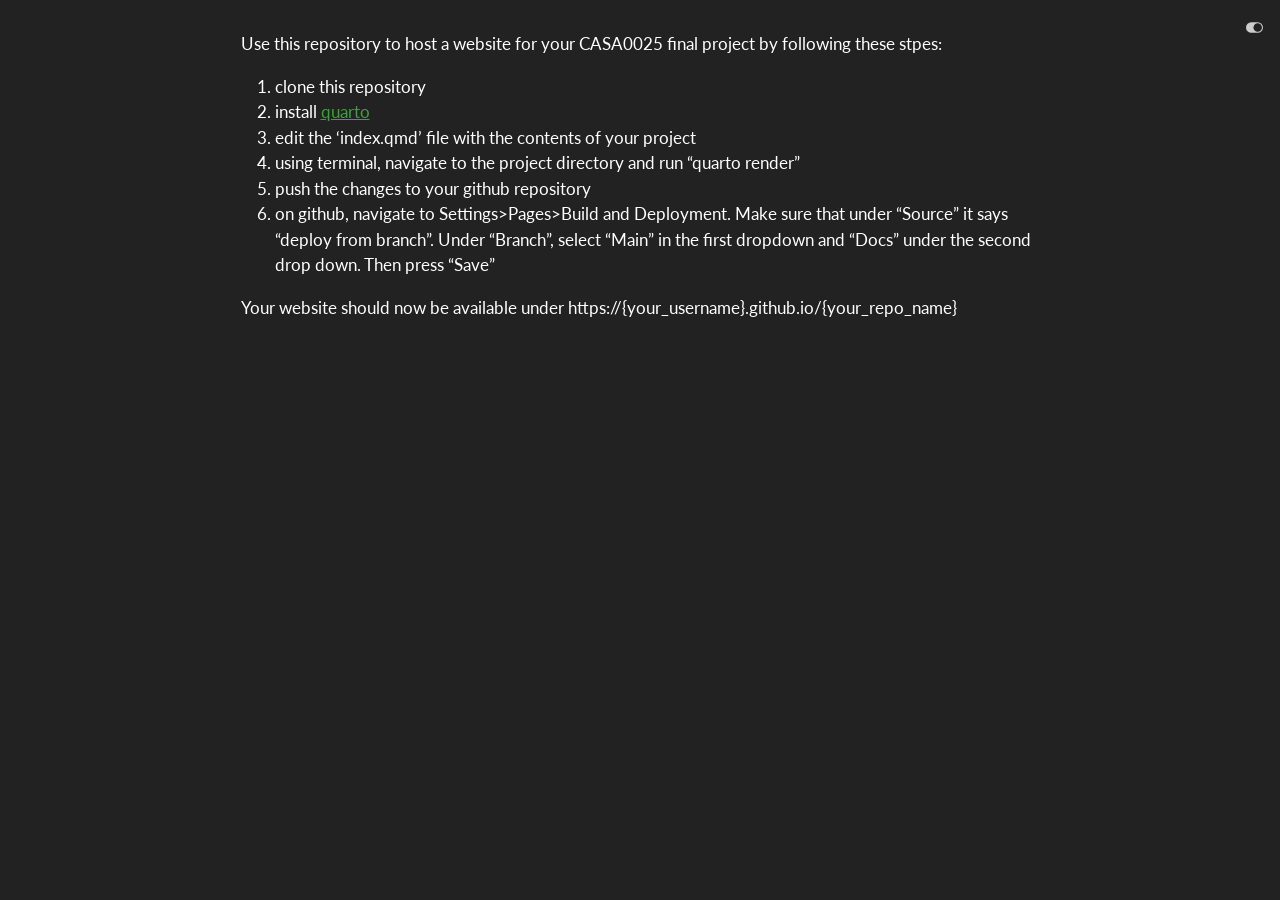
==== docs/readme.html @ 9e6f1115 "Initial commit" ====
<!DOCTYPE html>
<html xmlns="http://www.w3.org/1999/xhtml" lang="en" xml:lang="en"><head>

<meta charset="utf-8">
<meta name="generator" content="quarto-1.3.326">

<meta name="viewport" content="width=device-width, initial-scale=1.0, user-scalable=yes">


<title>readme</title>
<style>
code{white-space: pre-wrap;}
span.smallcaps{font-variant: small-caps;}
div.columns{display: flex; gap: min(4vw, 1.5em);}
div.column{flex: auto; overflow-x: auto;}
div.hanging-indent{margin-left: 1.5em; text-indent: -1.5em;}
ul.task-list{list-style: none;}
ul.task-list li input[type="checkbox"] {
  width: 0.8em;
  margin: 0 0.8em 0.2em -1em; /* quarto-specific, see https://github.com/quarto-dev/quarto-cli/issues/4556 */ 
  vertical-align: middle;
}
</style>


<script src="site_libs/quarto-nav/quarto-nav.js"></script>
<script src="site_libs/clipboard/clipboard.min.js"></script>
<script src="site_libs/quarto-search/autocomplete.umd.js"></script>
<script src="site_libs/quarto-search/fuse.min.js"></script>
<script src="site_libs/quarto-search/quarto-search.js"></script>
<meta name="quarto:offset" content="./">
<script src="site_libs/quarto-html/quarto.js"></script>
<script src="site_libs/quarto-html/popper.min.js"></script>
<script src="site_libs/quarto-html/tippy.umd.min.js"></script>
<script src="site_libs/quarto-html/anchor.min.js"></script>
<link href="site_libs/quarto-html/tippy.css" rel="stylesheet">
<link href="site_libs/quarto-html/quarto-syntax-highlighting.css" rel="stylesheet" class="quarto-color-scheme" id="quarto-text-highlighting-styles">
<link href="site_libs/quarto-html/quarto-syntax-highlighting-dark.css" rel="stylesheet" class="quarto-color-scheme quarto-color-alternate" id="quarto-text-highlighting-styles">
<script src="site_libs/bootstrap/bootstrap.min.js"></script>
<link href="site_libs/bootstrap/bootstrap-icons.css" rel="stylesheet">
<link href="site_libs/bootstrap/bootstrap.min.css" rel="stylesheet" class="quarto-color-scheme" id="quarto-bootstrap" data-mode="light">
<link href="site_libs/bootstrap/bootstrap-dark.min.css" rel="stylesheet" class="quarto-color-scheme quarto-color-alternate" id="quarto-bootstrap" data-mode="dark">
<script id="quarto-search-options" type="application/json">{
  "location": "sidebar",
  "copy-button": false,
  "collapse-after": 3,
  "panel-placement": "start",
  "type": "textbox",
  "limit": 20,
  "language": {
    "search-no-results-text": "No results",
    "search-matching-documents-text": "matching documents",
    "search-copy-link-title": "Copy link to search",
    "search-hide-matches-text": "Hide additional matches",
    "search-more-match-text": "more match in this document",
    "search-more-matches-text": "more matches in this document",
    "search-clear-button-title": "Clear",
    "search-detached-cancel-button-title": "Cancel",
    "search-submit-button-title": "Submit"
  }
}</script>


</head>

<body class="fullcontent">

<div id="quarto-search-results"></div>
<!-- content -->
<div id="quarto-content" class="quarto-container page-columns page-rows-contents page-layout-article">
<!-- sidebar -->
<!-- margin-sidebar -->
    
<!-- main -->
<main class="content" id="quarto-document-content">



<p>Use this repository to host a website for your CASA0025 final project by following these stpes:</p>
<ol type="1">
<li>clone this repository</li>
<li>install <a href="https://quarto.org/docs/download/">quarto</a></li>
<li>edit the ‘index.qmd’ file with the contents of your project</li>
<li>using terminal, navigate to the project directory and run “quarto render”</li>
<li>push the changes to your github repository</li>
<li>on github, navigate to Settings&gt;Pages&gt;Build and Deployment. Make sure that under “Source” it says “deploy from branch”. Under “Branch”, select “Main” in the first dropdown and “Docs” under the second drop down. Then press “Save”</li>
</ol>
<p>Your website should now be available under https://{your_username}.github.io/{your_repo_name}</p>



</main> <!-- /main -->
<script id="quarto-html-after-body" type="application/javascript">
window.document.addEventListener("DOMContentLoaded", function (event) {
  const toggleBodyColorMode = (bsSheetEl) => {
    const mode = bsSheetEl.getAttribute("data-mode");
    const bodyEl = window.document.querySelector("body");
    if (mode === "dark") {
      bodyEl.classList.add("quarto-dark");
      bodyEl.classList.remove("quarto-light");
    } else {
      bodyEl.classList.add("quarto-light");
      bodyEl.classList.remove("quarto-dark");
    }
  }
  const toggleBodyColorPrimary = () => {
    const bsSheetEl = window.document.querySelector("link#quarto-bootstrap");
    if (bsSheetEl) {
      toggleBodyColorMode(bsSheetEl);
    }
  }
  toggleBodyColorPrimary();  
  const disableStylesheet = (stylesheets) => {
    for (let i=0; i < stylesheets.length; i++) {
      const stylesheet = stylesheets[i];
      stylesheet.rel = 'prefetch';
    }
  }
  const enableStylesheet = (stylesheets) => {
    for (let i=0; i < stylesheets.length; i++) {
      const stylesheet = stylesheets[i];
      stylesheet.rel = 'stylesheet';
    }
  }
  const manageTransitions = (selector, allowTransitions) => {
    const els = window.document.querySelectorAll(selector);
    for (let i=0; i < els.length; i++) {
      const el = els[i];
      if (allowTransitions) {
        el.classList.remove('notransition');
      } else {
        el.classList.add('notransition');
      }
    }
  }
  const toggleColorMode = (alternate) => {
    // Switch the stylesheets
    const alternateStylesheets = window.document.querySelectorAll('link.quarto-color-scheme.quarto-color-alternate');
    manageTransitions('#quarto-margin-sidebar .nav-link', false);
    if (alternate) {
      enableStylesheet(alternateStylesheets);
      for (const sheetNode of alternateStylesheets) {
        if (sheetNode.id === "quarto-bootstrap") {
          toggleBodyColorMode(sheetNode);
        }
      }
    } else {
      disableStylesheet(alternateStylesheets);
      toggleBodyColorPrimary();
    }
    manageTransitions('#quarto-margin-sidebar .nav-link', true);
    // Switch the toggles
    const toggles = window.document.querySelectorAll('.quarto-color-scheme-toggle');
    for (let i=0; i < toggles.length; i++) {
      const toggle = toggles[i];
      if (toggle) {
        if (alternate) {
          toggle.classList.add("alternate");     
        } else {
          toggle.classList.remove("alternate");
        }
      }
    }
    // Hack to workaround the fact that safari doesn't
    // properly recolor the scrollbar when toggling (#1455)
    if (navigator.userAgent.indexOf('Safari') > 0 && navigator.userAgent.indexOf('Chrome') == -1) {
      manageTransitions("body", false);
      window.scrollTo(0, 1);
      setTimeout(() => {
        window.scrollTo(0, 0);
        manageTransitions("body", true);
      }, 40);  
    }
  }
  const isFileUrl = () => { 
    return window.location.protocol === 'file:';
  }
  const hasAlternateSentinel = () => {  
    let styleSentinel = getColorSchemeSentinel();
    if (styleSentinel !== null) {
      return styleSentinel === "alternate";
    } else {
      return false;
    }
  }
  const setStyleSentinel = (alternate) => {
    const value = alternate ? "alternate" : "default";
    if (!isFileUrl()) {
      window.localStorage.setItem("quarto-color-scheme", value);
    } else {
      localAlternateSentinel = value;
    }
  }
  const getColorSchemeSentinel = () => {
    if (!isFileUrl()) {
      const storageValue = window.localStorage.getItem("quarto-color-scheme");
      return storageValue != null ? storageValue : localAlternateSentinel;
    } else {
      return localAlternateSentinel;
    }
  }
  let localAlternateSentinel = 'alternate';
  // Dark / light mode switch
  window.quartoToggleColorScheme = () => {
    // Read the current dark / light value 
    let toAlternate = !hasAlternateSentinel();
    toggleColorMode(toAlternate);
    setStyleSentinel(toAlternate);
  };
  // Ensure there is a toggle, if there isn't float one in the top right
  if (window.document.querySelector('.quarto-color-scheme-toggle') === null) {
    const a = window.document.createElement('a');
    a.classList.add('top-right');
    a.classList.add('quarto-color-scheme-toggle');
    a.href = "";
    a.onclick = function() { try { window.quartoToggleColorScheme(); } catch {} return false; };
    const i = window.document.createElement("i");
    i.classList.add('bi');
    a.appendChild(i);
    window.document.body.appendChild(a);
  }
  // Switch to dark mode if need be
  if (hasAlternateSentinel()) {
    toggleColorMode(true);
  } else {
    toggleColorMode(false);
  }
  const icon = "";
  const anchorJS = new window.AnchorJS();
  anchorJS.options = {
    placement: 'right',
    icon: icon
  };
  anchorJS.add('.anchored');
  const isCodeAnnotation = (el) => {
    for (const clz of el.classList) {
      if (clz.startsWith('code-annotation-')) {                     
        return true;
      }
    }
    return false;
  }
  const clipboard = new window.ClipboardJS('.code-copy-button', {
    text: function(trigger) {
      const codeEl = trigger.previousElementSibling.cloneNode(true);
      for (const childEl of codeEl.children) {
        if (isCodeAnnotation(childEl)) {
          childEl.remove();
        }
      }
      return codeEl.innerText;
    }
  });
  clipboard.on('success', function(e) {
    // button target
    const button = e.trigger;
    // don't keep focus
    button.blur();
    // flash "checked"
    button.classList.add('code-copy-button-checked');
    var currentTitle = button.getAttribute("title");
    button.setAttribute("title", "Copied!");
    let tooltip;
    if (window.bootstrap) {
      button.setAttribute("data-bs-toggle", "tooltip");
      button.setAttribute("data-bs-placement", "left");
      button.setAttribute("data-bs-title", "Copied!");
      tooltip = new bootstrap.Tooltip(button, 
        { trigger: "manual", 
          customClass: "code-copy-button-tooltip",
          offset: [0, -8]});
      tooltip.show();    
    }
    setTimeout(function() {
      if (tooltip) {
        tooltip.hide();
        button.removeAttribute("data-bs-title");
        button.removeAttribute("data-bs-toggle");
        button.removeAttribute("data-bs-placement");
      }
      button.setAttribute("title", currentTitle);
      button.classList.remove('code-copy-button-checked');
    }, 1000);
    // clear code selection
    e.clearSelection();
  });
  function tippyHover(el, contentFn) {
    const config = {
      allowHTML: true,
      content: contentFn,
      maxWidth: 500,
      delay: 100,
      arrow: false,
      appendTo: function(el) {
          return el.parentElement;
      },
      interactive: true,
      interactiveBorder: 10,
      theme: 'quarto',
      placement: 'bottom-start'
    };
    window.tippy(el, config); 
  }
  const noterefs = window.document.querySelectorAll('a[role="doc-noteref"]');
  for (var i=0; i<noterefs.length; i++) {
    const ref = noterefs[i];
    tippyHover(ref, function() {
      // use id or data attribute instead here
      let href = ref.getAttribute('data-footnote-href') || ref.getAttribute('href');
      try { href = new URL(href).hash; } catch {}
      const id = href.replace(/^#\/?/, "");
      const note = window.document.getElementById(id);
      return note.innerHTML;
    });
  }
      let selectedAnnoteEl;
      const selectorForAnnotation = ( cell, annotation) => {
        let cellAttr = 'data-code-cell="' + cell + '"';
        let lineAttr = 'data-code-annotation="' +  annotation + '"';
        const selector = 'span[' + cellAttr + '][' + lineAttr + ']';
        return selector;
      }
      const selectCodeLines = (annoteEl) => {
        const doc = window.document;
        const targetCell = annoteEl.getAttribute("data-target-cell");
        const targetAnnotation = annoteEl.getAttribute("data-target-annotation");
        const annoteSpan = window.document.querySelector(selectorForAnnotation(targetCell, targetAnnotation));
        const lines = annoteSpan.getAttribute("data-code-lines").split(",");
        const lineIds = lines.map((line) => {
          return targetCell + "-" + line;
        })
        let top = null;
        let height = null;
        let parent = null;
        if (lineIds.length > 0) {
            //compute the position of the single el (top and bottom and make a div)
            const el = window.document.getElementById(lineIds[0]);
            top = el.offsetTop;
            height = el.offsetHeight;
            parent = el.parentElement.parentElement;
          if (lineIds.length > 1) {
            const lastEl = window.document.getElementById(lineIds[lineIds.length - 1]);
            const bottom = lastEl.offsetTop + lastEl.offsetHeight;
            height = bottom - top;
          }
          if (top !== null && height !== null && parent !== null) {
            // cook up a div (if necessary) and position it 
            let div = window.document.getElementById("code-annotation-line-highlight");
            if (div === null) {
              div = window.document.createElement("div");
              div.setAttribute("id", "code-annotation-line-highlight");
              div.style.position = 'absolute';
              parent.appendChild(div);
            }
            div.style.top = top - 2 + "px";
            div.style.height = height + 4 + "px";
            let gutterDiv = window.document.getElementById("code-annotation-line-highlight-gutter");
            if (gutterDiv === null) {
              gutterDiv = window.document.createElement("div");
              gutterDiv.setAttribute("id", "code-annotation-line-highlight-gutter");
              gutterDiv.style.position = 'absolute';
              const codeCell = window.document.getElementById(targetCell);
              const gutter = codeCell.querySelector('.code-annotation-gutter');
              gutter.appendChild(gutterDiv);
            }
            gutterDiv.style.top = top - 2 + "px";
            gutterDiv.style.height = height + 4 + "px";
          }
          selectedAnnoteEl = annoteEl;
        }
      };
      const unselectCodeLines = () => {
        const elementsIds = ["code-annotation-line-highlight", "code-annotation-line-highlight-gutter"];
        elementsIds.forEach((elId) => {
          const div = window.document.getElementById(elId);
          if (div) {
            div.remove();
          }
        });
        selectedAnnoteEl = undefined;
      };
      // Attach click handler to the DT
      const annoteDls = window.document.querySelectorAll('dt[data-target-cell]');
      for (const annoteDlNode of annoteDls) {
        annoteDlNode.addEventListener('click', (event) => {
          const clickedEl = event.target;
          if (clickedEl !== selectedAnnoteEl) {
            unselectCodeLines();
            const activeEl = window.document.querySelector('dt[data-target-cell].code-annotation-active');
            if (activeEl) {
              activeEl.classList.remove('code-annotation-active');
            }
            selectCodeLines(clickedEl);
            clickedEl.classList.add('code-annotation-active');
          } else {
            // Unselect the line
            unselectCodeLines();
            clickedEl.classList.remove('code-annotation-active');
          }
        });
      }
  const findCites = (el) => {
    const parentEl = el.parentElement;
    if (parentEl) {
      const cites = parentEl.dataset.cites;
      if (cites) {
        return {
          el,
          cites: cites.split(' ')
        };
      } else {
        return findCites(el.parentElement)
      }
    } else {
      return undefined;
    }
  };
  var bibliorefs = window.document.querySelectorAll('a[role="doc-biblioref"]');
  for (var i=0; i<bibliorefs.length; i++) {
    const ref = bibliorefs[i];
    const citeInfo = findCites(ref);
    if (citeInfo) {
      tippyHover(citeInfo.el, function() {
        var popup = window.document.createElement('div');
        citeInfo.cites.forEach(function(cite) {
          var citeDiv = window.document.createElement('div');
          citeDiv.classList.add('hanging-indent');
          citeDiv.classList.add('csl-entry');
          var biblioDiv = window.document.getElementById('ref-' + cite);
          if (biblioDiv) {
            citeDiv.innerHTML = biblioDiv.innerHTML;
          }
          popup.appendChild(citeDiv);
        });
        return popup.innerHTML;
      });
    }
  }
});
</script>
</div> <!-- /content -->



</body></html>
---- docs/site_libs/quarto-html/tippy.css ----
.tippy-box[data-animation=fade][data-state=hidden]{opacity:0}[data-tippy-root]{max-width:calc(100vw - 10px)}.tippy-box{position:relative;background-color:#333;color:#fff;border-radius:4px;font-size:14px;line-height:1.4;white-space:normal;outline:0;transition-property:transform,visibility,opacity}.tippy-box[data-placement^=top]>.tippy-arrow{bottom:0}.tippy-box[data-placement^=top]>.tippy-arrow:before{bottom:-7px;left:0;border-width:8px 8px 0;border-top-color:initial;transform-origin:center top}.tippy-box[data-placement^=bottom]>.tippy-arrow{top:0}.tippy-box[data-placement^=bottom]>.tippy-arrow:before{top:-7px;left:0;border-width:0 8px 8px;border-bottom-color:initial;transform-origin:center bottom}.tippy-box[data-placement^=left]>.tippy-arrow{right:0}.tippy-box[data-placement^=left]>.tippy-arrow:before{border-width:8px 0 8px 8px;border-left-color:initial;right:-7px;transform-origin:center left}.tippy-box[data-placement^=right]>.tippy-arrow{left:0}.tippy-box[data-placement^=right]>.tippy-arrow:before{left:-7px;border-width:8px 8px 8px 0;border-right-color:initial;transform-origin:center right}.tippy-box[data-inertia][data-state=visible]{transition-timing-function:cubic-bezier(.54,1.5,.38,1.11)}.tippy-arrow{width:16px;height:16px;color:#333}.tippy-arrow:before{content:"";position:absolute;border-color:transparent;border-style:solid}.tippy-content{position:relative;padding:5px 9px;z-index:1}
---- docs/site_libs/quarto-html/quarto-syntax-highlighting.css ----
/* quarto syntax highlight colors */
:root {
  --quarto-hl-al-color: #ff5555;
  --quarto-hl-an-color: #75715e;
  --quarto-hl-at-color: #f92672;
  --quarto-hl-bn-color: #ae81ff;
  --quarto-hl-bu-color: #66D9EF;
  --quarto-hl-ch-color: #e6db74;
  --quarto-hl-co-color: #75715e;
  --quarto-hl-cv-color: #75715e;
  --quarto-hl-cn-color: #ae81ff;
  --quarto-hl-cf-color: #f92672;
  --quarto-hl-dt-color: #66d9ef;
  --quarto-hl-dv-color: #ae81ff;
  --quarto-hl-do-color: #75715e;
  --quarto-hl-er-color: #ff5555;
  --quarto-hl-ex-color: #a6e22e;
  --quarto-hl-fl-color: #ae81ff;
  --quarto-hl-fu-color: #a6e22e;
  --quarto-hl-im-color: #f92672;
  --quarto-hl-in-color: #f1fa8c;
  --quarto-hl-kw-color: #f92672;
  --quarto-hl-op-color: #f8f8f2;
  --quarto-hl-pp-color: #f92672;
  --quarto-hl-re-color: #75715e;
  --quarto-hl-sc-color: #ae81ff;
  --quarto-hl-ss-color: #e6db74;
  --quarto-hl-st-color: #e6db74;
  --quarto-hl-va-color: #f8f8f2;
  --quarto-hl-vs-color: #e6db74;
  --quarto-hl-wa-color: #ff5555;
}

/* other quarto variables */
:root {
  --quarto-font-monospace: SFMono-Regular, Menlo, Monaco, Consolas, "Liberation Mono", "Courier New", monospace;
}

code span.al {
  font-weight: bold;
  color: #ff5555;
}

code span.an {
  color: #75715e;
}

code span.at {
  color: #f92672;
}

code span.bn {
  color: #ae81ff;
}

code span.bu {
  color: #66D9EF;
}

code span.ch {
  color: #e6db74;
}

code span.co {
  color: #75715e;
}

code span.cv {
  color: #75715e;
}

code span.cn {
  color: #ae81ff;
}

code span.cf {
  color: #f92672;
}

code span.dt {
  font-style: italic;
  color: #66d9ef;
}

code span.dv {
  color: #ae81ff;
}

code span.do {
  color: #75715e;
}

code span.er {
  color: #ff5555;
  text-decoration: underline;
}

code span.ex {
  font-weight: bold;
  color: #a6e22e;
}

code span.fl {
  color: #ae81ff;
}

code span.fu {
  color: #a6e22e;
}

code span.im {
  color: #f92672;
}

code span.in {
  color: #f1fa8c;
}

code span.kw {
  color: #f92672;
}

pre > code.sourceCode > span {
  color: #f8f8f2;
}

code span {
  color: #f8f8f2;
}

code.sourceCode > span {
  color: #f8f8f2;
}

div.sourceCode,
div.sourceCode pre.sourceCode {
  color: #f8f8f2;
}

code span.op {
  color: #f8f8f2;
}

code span.pp {
  color: #f92672;
}

code span.re {
  color: #75715e;
}

code span.sc {
  color: #ae81ff;
}

code span.ss {
  color: #e6db74;
}

code span.st {
  color: #e6db74;
}

code span.va {
  color: #f8f8f2;
}

code span.vs {
  color: #e6db74;
}

code span.wa {
  color: #ff5555;
}

.prevent-inlining {
  content: "</";
}

/*# sourceMappingURL=debc5d5d77c3f9108843748ff7464032.css.map */
---- docs/site_libs/quarto-html/quarto-syntax-highlighting-dark.css ----
/* quarto syntax highlight colors */
:root {
  --quarto-hl-al-color: #ff5555;
  --quarto-hl-an-color: #75715e;
  --quarto-hl-at-color: #f92672;
  --quarto-hl-bn-color: #ae81ff;
  --quarto-hl-bu-color: #66D9EF;
  --quarto-hl-ch-color: #e6db74;
  --quarto-hl-co-color: #75715e;
  --quarto-hl-cv-color: #75715e;
  --quarto-hl-cn-color: #ae81ff;
  --quarto-hl-cf-color: #f92672;
  --quarto-hl-dt-color: #66d9ef;
  --quarto-hl-dv-color: #ae81ff;
  --quarto-hl-do-color: #75715e;
  --quarto-hl-er-color: #ff5555;
  --quarto-hl-ex-color: #a6e22e;
  --quarto-hl-fl-color: #ae81ff;
  --quarto-hl-fu-color: #a6e22e;
  --quarto-hl-im-color: #f92672;
  --quarto-hl-in-color: #f1fa8c;
  --quarto-hl-kw-color: #f92672;
  --quarto-hl-op-color: #f8f8f2;
  --quarto-hl-pp-color: #f92672;
  --quarto-hl-re-color: #75715e;
  --quarto-hl-sc-color: #ae81ff;
  --quarto-hl-ss-color: #e6db74;
  --quarto-hl-st-color: #e6db74;
  --quarto-hl-va-color: #f8f8f2;
  --quarto-hl-vs-color: #e6db74;
  --quarto-hl-wa-color: #ff5555;
}

/* other quarto variables */
:root {
  --quarto-font-monospace: SFMono-Regular, Menlo, Monaco, Consolas, "Liberation Mono", "Courier New", monospace;
}

code span.al {
  font-weight: bold;
  color: #ff5555;
}

code span.an {
  color: #75715e;
}

code span.at {
  color: #f92672;
}

code span.bn {
  color: #ae81ff;
}

code span.bu {
  color: #66D9EF;
}

code span.ch {
  color: #e6db74;
}

code span.co {
  color: #75715e;
}

code span.cv {
  color: #75715e;
}

code span.cn {
  color: #ae81ff;
}

code span.cf {
  color: #f92672;
}

code span.dt {
  font-style: italic;
  color: #66d9ef;
}

code span.dv {
  color: #ae81ff;
}

code span.do {
  color: #75715e;
}

code span.er {
  color: #ff5555;
  text-decoration: underline;
}

code span.ex {
  font-weight: bold;
  color: #a6e22e;
}

code span.fl {
  color: #ae81ff;
}

code span.fu {
  color: #a6e22e;
}

code span.im {
  color: #f92672;
}

code span.in {
  color: #f1fa8c;
}

code span.kw {
  color: #f92672;
}

pre > code.sourceCode > span {
  color: #f8f8f2;
}

code span {
  color: #f8f8f2;
}

code.sourceCode > span {
  color: #f8f8f2;
}

div.sourceCode,
div.sourceCode pre.sourceCode {
  color: #f8f8f2;
}

code span.op {
  color: #f8f8f2;
}

code span.pp {
  color: #f92672;
}

code span.re {
  color: #75715e;
}

code span.sc {
  color: #ae81ff;
}

code span.ss {
  color: #e6db74;
}

code span.st {
  color: #e6db74;
}

code span.va {
  color: #f8f8f2;
}

code span.vs {
  color: #e6db74;
}

code span.wa {
  color: #ff5555;
}

.prevent-inlining {
  content: "</";
}

/*# sourceMappingURL=935a306eefa94366c21e1a970dddb765.css.map */
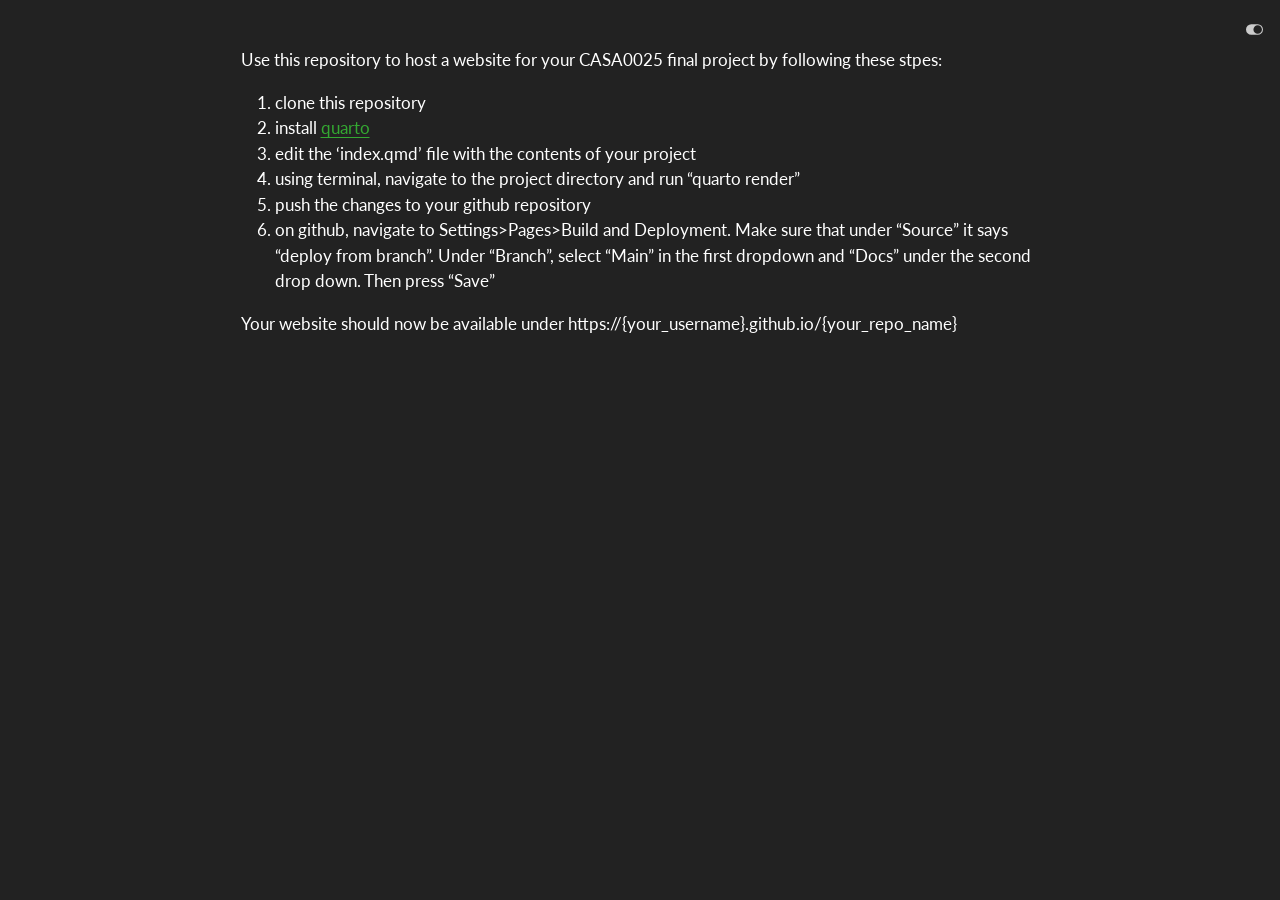
==== commit 6a6490b6: "fix image path" ====
--- a/docs/readme.html
+++ b/docs/readme.html
@@ -2,13 +2,16 @@
 <html xmlns="http://www.w3.org/1999/xhtml" lang="en" xml:lang="en"><head>
 
 <meta charset="utf-8">
-<meta name="generator" content="quarto-1.3.326">
+<meta name="generator" content="quarto-1.9.37">
 
 <meta name="viewport" content="width=device-width, initial-scale=1.0, user-scalable=yes">
 
 
 <title>readme</title>
 <style>
+/* Default styles provided by pandoc.
+** See https://pandoc.org/MANUAL.html#variables-for-html for config info.
+*/
 code{white-space: pre-wrap;}
 span.smallcaps{font-variant: small-caps;}
 div.columns{display: flex; gap: min(4vw, 1.5em);}
@@ -29,24 +32,31 @@
 <script src="site_libs/quarto-search/fuse.min.js"></script>
 <script src="site_libs/quarto-search/quarto-search.js"></script>
 <meta name="quarto:offset" content="./">
-<script src="site_libs/quarto-html/quarto.js"></script>
+<script src="site_libs/quarto-html/quarto.js" type="module"></script>
+<script src="site_libs/quarto-html/tabsets/tabsets.js" type="module"></script>
 <script src="site_libs/quarto-html/popper.min.js"></script>
 <script src="site_libs/quarto-html/tippy.umd.min.js"></script>
 <script src="site_libs/quarto-html/anchor.min.js"></script>
 <link href="site_libs/quarto-html/tippy.css" rel="stylesheet">
-<link href="site_libs/quarto-html/quarto-syntax-highlighting.css" rel="stylesheet" class="quarto-color-scheme" id="quarto-text-highlighting-styles">
-<link href="site_libs/quarto-html/quarto-syntax-highlighting-dark.css" rel="stylesheet" class="quarto-color-scheme quarto-color-alternate" id="quarto-text-highlighting-styles">
+<link href="site_libs/quarto-html/quarto-syntax-highlighting-e19f81c97bc45f6835df6be9cce9fdc9.css" rel="stylesheet" class="quarto-color-scheme" id="quarto-text-highlighting-styles">
+<link href="site_libs/quarto-html/quarto-syntax-highlighting-dark-e19f81c97bc45f6835df6be9cce9fdc9.css" rel="stylesheet" class="quarto-color-scheme quarto-color-alternate" id="quarto-text-highlighting-styles">
 <script src="site_libs/bootstrap/bootstrap.min.js"></script>
 <link href="site_libs/bootstrap/bootstrap-icons.css" rel="stylesheet">
-<link href="site_libs/bootstrap/bootstrap.min.css" rel="stylesheet" class="quarto-color-scheme" id="quarto-bootstrap" data-mode="light">
-<link href="site_libs/bootstrap/bootstrap-dark.min.css" rel="stylesheet" class="quarto-color-scheme quarto-color-alternate" id="quarto-bootstrap" data-mode="dark">
+<link href="site_libs/bootstrap/bootstrap-deb901b02078fb902c6e1ae515dd94cd.min.css" rel="stylesheet" append-hash="true" class="quarto-color-scheme" id="quarto-bootstrap" data-mode="light">
+<link href="site_libs/bootstrap/bootstrap-dark-165756a7da4f6a4eff214c1ae5448f53.min.css" rel="stylesheet" append-hash="true" class="quarto-color-scheme quarto-color-alternate" id="quarto-bootstrap" data-mode="dark">
 <script id="quarto-search-options" type="application/json">{
   "location": "sidebar",
   "copy-button": false,
   "collapse-after": 3,
   "panel-placement": "start",
   "type": "textbox",
-  "limit": 20,
+  "limit": 50,
+  "keyboard-shortcut": [
+    "f",
+    "/",
+    "s"
+  ],
+  "show-item-context": false,
   "language": {
     "search-no-results-text": "No results",
     "search-matching-documents-text": "matching documents",
@@ -55,15 +65,177 @@
     "search-more-match-text": "more match in this document",
     "search-more-matches-text": "more matches in this document",
     "search-clear-button-title": "Clear",
+    "search-text-placeholder": "",
     "search-detached-cancel-button-title": "Cancel",
-    "search-submit-button-title": "Submit"
+    "search-submit-button-title": "Submit",
+    "search-label": "Search"
   }
 }</script>
 
 
 </head>
 
-<body class="fullcontent">
+<body class="fullcontent quarto-dark"><script id="quarto-html-before-body" type="application/javascript">
+    const toggleBodyColorMode = (bsSheetEl) => {
+      const mode = bsSheetEl.getAttribute("data-mode");
+      const bodyEl = window.document.querySelector("body");
+      if (mode === "dark") {
+        bodyEl.classList.add("quarto-dark");
+        bodyEl.classList.remove("quarto-light");
+      } else {
+        bodyEl.classList.add("quarto-light");
+        bodyEl.classList.remove("quarto-dark");
+      }
+    }
+    const toggleBodyColorPrimary = () => {
+      const bsSheetEl = window.document.querySelector("link#quarto-bootstrap:not([rel=disabled-stylesheet])");
+      if (bsSheetEl) {
+        toggleBodyColorMode(bsSheetEl);
+      }
+    }
+    const setColorSchemeToggle = (alternate) => {
+      const toggles = window.document.querySelectorAll('.quarto-color-scheme-toggle');
+      for (let i=0; i < toggles.length; i++) {
+        const toggle = toggles[i];
+        if (toggle) {
+          if (alternate) {
+            toggle.classList.add("alternate");
+          } else {
+            toggle.classList.remove("alternate");
+          }
+        }
+      }
+    };
+    const toggleColorMode = (alternate) => {
+      // Switch the stylesheets
+      const primaryStylesheets = window.document.querySelectorAll('link.quarto-color-scheme:not(.quarto-color-alternate)');
+      const alternateStylesheets = window.document.querySelectorAll('link.quarto-color-scheme.quarto-color-alternate');
+      manageTransitions('#quarto-margin-sidebar .nav-link', false);
+      if (alternate) {
+        // note: dark is layered on light, we don't disable primary!
+        enableStylesheet(alternateStylesheets);
+        for (const sheetNode of alternateStylesheets) {
+          if (sheetNode.id === "quarto-bootstrap") {
+            toggleBodyColorMode(sheetNode);
+          }
+        }
+      } else {
+        disableStylesheet(alternateStylesheets);
+        enableStylesheet(primaryStylesheets)
+        toggleBodyColorPrimary();
+      }
+      manageTransitions('#quarto-margin-sidebar .nav-link', true);
+      // Switch the toggles
+      setColorSchemeToggle(alternate)
+      // Hack to workaround the fact that safari doesn't
+      // properly recolor the scrollbar when toggling (#1455)
+      if (navigator.userAgent.indexOf('Safari') > 0 && navigator.userAgent.indexOf('Chrome') == -1) {
+        manageTransitions("body", false);
+        window.scrollTo(0, 1);
+        setTimeout(() => {
+          window.scrollTo(0, 0);
+          manageTransitions("body", true);
+        }, 40);
+      }
+    }
+    const disableStylesheet = (stylesheets) => {
+      for (let i=0; i < stylesheets.length; i++) {
+        const stylesheet = stylesheets[i];
+        stylesheet.rel = 'disabled-stylesheet';
+      }
+    }
+    const enableStylesheet = (stylesheets) => {
+      for (let i=0; i < stylesheets.length; i++) {
+        const stylesheet = stylesheets[i];
+        if(stylesheet.rel !== 'stylesheet') { // for Chrome, which will still FOUC without this check
+          stylesheet.rel = 'stylesheet';
+        }
+      }
+    }
+    const manageTransitions = (selector, allowTransitions) => {
+      const els = window.document.querySelectorAll(selector);
+      for (let i=0; i < els.length; i++) {
+        const el = els[i];
+        if (allowTransitions) {
+          el.classList.remove('notransition');
+        } else {
+          el.classList.add('notransition');
+        }
+      }
+    }
+    const isFileUrl = () => {
+      return window.location.protocol === 'file:';
+    }
+    const hasAlternateSentinel = () => {
+      let styleSentinel = getColorSchemeSentinel();
+      if (styleSentinel !== null) {
+        return styleSentinel === "alternate";
+      } else {
+        return false;
+      }
+    }
+    const setStyleSentinel = (alternate) => {
+      const value = alternate ? "alternate" : "default";
+      if (!isFileUrl()) {
+        window.localStorage.setItem("quarto-color-scheme", value);
+      } else {
+        localAlternateSentinel = value;
+      }
+    }
+    const getColorSchemeSentinel = () => {
+      if (!isFileUrl()) {
+        const storageValue = window.localStorage.getItem("quarto-color-scheme");
+        return storageValue != null ? storageValue : localAlternateSentinel;
+      } else {
+        return localAlternateSentinel;
+      }
+    }
+    const toggleGiscusIfUsed = (isAlternate, darkModeDefault) => {
+      const baseTheme = document.querySelector('#giscus-base-theme')?.value ?? 'light';
+      const alternateTheme = document.querySelector('#giscus-alt-theme')?.value ?? 'dark';
+      let newTheme = '';
+      if(authorPrefersDark) {
+        newTheme = isAlternate ? baseTheme : alternateTheme;
+      } else {
+        newTheme = isAlternate ? alternateTheme : baseTheme;
+      }
+      const changeGiscusTheme = () => {
+        // From: https://github.com/giscus/giscus/issues/336
+        const sendMessage = (message) => {
+          const iframe = document.querySelector('iframe.giscus-frame');
+          if (!iframe) return;
+          iframe.contentWindow.postMessage({ giscus: message }, 'https://giscus.app');
+        }
+        sendMessage({
+          setConfig: {
+            theme: newTheme
+          }
+        });
+      }
+      const isGiscussLoaded = window.document.querySelector('iframe.giscus-frame') !== null;
+      if (isGiscussLoaded) {
+        changeGiscusTheme();
+      }
+    };
+    const authorPrefersDark = true;
+    const darkModeDefault = authorPrefersDark;
+    let localAlternateSentinel = darkModeDefault ? 'alternate' : 'default';
+    // Dark / light mode switch
+    window.quartoToggleColorScheme = () => {
+      // Read the current dark / light value
+      let toAlternate = !hasAlternateSentinel();
+      toggleColorMode(toAlternate);
+      setStyleSentinel(toAlternate);
+      toggleGiscusIfUsed(toAlternate, darkModeDefault);
+      window.dispatchEvent(new Event('resize'));
+    };
+    // Switch to dark mode if need be
+    if (hasAlternateSentinel()) {
+      toggleColorMode(true);
+    } else {
+      toggleColorMode(false);
+    }
+  </script>
 
 <div id="quarto-search-results"></div>
 <!-- content -->
@@ -72,7 +244,9 @@
 <!-- margin-sidebar -->
     
 <!-- main -->
-<main class="content" id="quarto-document-content">
+<main class="content" id="quarto-document-content"><header id="title-block-header" class="quarto-title-block"></header>
+
+
 
 
 
@@ -91,158 +265,71 @@
 
 </main> <!-- /main -->
 <script id="quarto-html-after-body" type="application/javascript">
-window.document.addEventListener("DOMContentLoaded", function (event) {
-  const toggleBodyColorMode = (bsSheetEl) => {
-    const mode = bsSheetEl.getAttribute("data-mode");
-    const bodyEl = window.document.querySelector("body");
-    if (mode === "dark") {
-      bodyEl.classList.add("quarto-dark");
-      bodyEl.classList.remove("quarto-light");
-    } else {
-      bodyEl.classList.add("quarto-light");
-      bodyEl.classList.remove("quarto-dark");
-    }
-  }
-  const toggleBodyColorPrimary = () => {
-    const bsSheetEl = window.document.querySelector("link#quarto-bootstrap");
-    if (bsSheetEl) {
-      toggleBodyColorMode(bsSheetEl);
-    }
-  }
-  toggleBodyColorPrimary();  
-  const disableStylesheet = (stylesheets) => {
-    for (let i=0; i < stylesheets.length; i++) {
-      const stylesheet = stylesheets[i];
-      stylesheet.rel = 'prefetch';
-    }
-  }
-  const enableStylesheet = (stylesheets) => {
-    for (let i=0; i < stylesheets.length; i++) {
-      const stylesheet = stylesheets[i];
-      stylesheet.rel = 'stylesheet';
-    }
-  }
-  const manageTransitions = (selector, allowTransitions) => {
-    const els = window.document.querySelectorAll(selector);
-    for (let i=0; i < els.length; i++) {
-      const el = els[i];
-      if (allowTransitions) {
-        el.classList.remove('notransition');
-      } else {
-        el.classList.add('notransition');
-      }
-    }
-  }
-  const toggleColorMode = (alternate) => {
-    // Switch the stylesheets
-    const alternateStylesheets = window.document.querySelectorAll('link.quarto-color-scheme.quarto-color-alternate');
-    manageTransitions('#quarto-margin-sidebar .nav-link', false);
-    if (alternate) {
-      enableStylesheet(alternateStylesheets);
-      for (const sheetNode of alternateStylesheets) {
-        if (sheetNode.id === "quarto-bootstrap") {
-          toggleBodyColorMode(sheetNode);
-        }
-      }
-    } else {
-      disableStylesheet(alternateStylesheets);
-      toggleBodyColorPrimary();
-    }
-    manageTransitions('#quarto-margin-sidebar .nav-link', true);
-    // Switch the toggles
-    const toggles = window.document.querySelectorAll('.quarto-color-scheme-toggle');
-    for (let i=0; i < toggles.length; i++) {
-      const toggle = toggles[i];
-      if (toggle) {
-        if (alternate) {
-          toggle.classList.add("alternate");     
-        } else {
-          toggle.classList.remove("alternate");
-        }
-      }
-    }
-    // Hack to workaround the fact that safari doesn't
-    // properly recolor the scrollbar when toggling (#1455)
-    if (navigator.userAgent.indexOf('Safari') > 0 && navigator.userAgent.indexOf('Chrome') == -1) {
-      manageTransitions("body", false);
-      window.scrollTo(0, 1);
-      setTimeout(() => {
-        window.scrollTo(0, 0);
-        manageTransitions("body", true);
-      }, 40);  
-    }
-  }
-  const isFileUrl = () => { 
-    return window.location.protocol === 'file:';
-  }
-  const hasAlternateSentinel = () => {  
-    let styleSentinel = getColorSchemeSentinel();
-    if (styleSentinel !== null) {
-      return styleSentinel === "alternate";
-    } else {
+  window.document.addEventListener("DOMContentLoaded", function (event) {
+    // Ensure there is a toggle, if there isn't float one in the top right
+    if (window.document.querySelector('.quarto-color-scheme-toggle') === null) {
+      const a = window.document.createElement('a');
+      a.classList.add('top-right');
+      a.classList.add('quarto-color-scheme-toggle');
+      a.href = "";
+      a.onclick = function() { try { window.quartoToggleColorScheme(); } catch {} return false; };
+      const i = window.document.createElement("i");
+      i.classList.add('bi');
+      a.appendChild(i);
+      window.document.body.appendChild(a);
+    }
+    setColorSchemeToggle(hasAlternateSentinel())
+    const icon = "";
+    const anchorJS = new window.AnchorJS();
+    anchorJS.options = {
+      placement: 'right',
+      icon: icon
+    };
+    anchorJS.add('.anchored');
+    const isCodeAnnotation = (el) => {
+      for (const clz of el.classList) {
+        if (clz.startsWith('code-annotation-')) {                     
+          return true;
+        }
+      }
       return false;
     }
-  }
-  const setStyleSentinel = (alternate) => {
-    const value = alternate ? "alternate" : "default";
-    if (!isFileUrl()) {
-      window.localStorage.setItem("quarto-color-scheme", value);
-    } else {
-      localAlternateSentinel = value;
-    }
-  }
-  const getColorSchemeSentinel = () => {
-    if (!isFileUrl()) {
-      const storageValue = window.localStorage.getItem("quarto-color-scheme");
-      return storageValue != null ? storageValue : localAlternateSentinel;
-    } else {
-      return localAlternateSentinel;
-    }
-  }
-  let localAlternateSentinel = 'alternate';
-  // Dark / light mode switch
-  window.quartoToggleColorScheme = () => {
-    // Read the current dark / light value 
-    let toAlternate = !hasAlternateSentinel();
-    toggleColorMode(toAlternate);
-    setStyleSentinel(toAlternate);
-  };
-  // Ensure there is a toggle, if there isn't float one in the top right
-  if (window.document.querySelector('.quarto-color-scheme-toggle') === null) {
-    const a = window.document.createElement('a');
-    a.classList.add('top-right');
-    a.classList.add('quarto-color-scheme-toggle');
-    a.href = "";
-    a.onclick = function() { try { window.quartoToggleColorScheme(); } catch {} return false; };
-    const i = window.document.createElement("i");
-    i.classList.add('bi');
-    a.appendChild(i);
-    window.document.body.appendChild(a);
-  }
-  // Switch to dark mode if need be
-  if (hasAlternateSentinel()) {
-    toggleColorMode(true);
-  } else {
-    toggleColorMode(false);
-  }
-  const icon = "";
-  const anchorJS = new window.AnchorJS();
-  anchorJS.options = {
-    placement: 'right',
-    icon: icon
-  };
-  anchorJS.add('.anchored');
-  const isCodeAnnotation = (el) => {
-    for (const clz of el.classList) {
-      if (clz.startsWith('code-annotation-')) {                     
-        return true;
-      }
-    }
-    return false;
-  }
-  const clipboard = new window.ClipboardJS('.code-copy-button', {
-    text: function(trigger) {
-      const codeEl = trigger.previousElementSibling.cloneNode(true);
+    const onCopySuccess = function(e) {
+      // button target
+      const button = e.trigger;
+      // don't keep focus
+      button.blur();
+      // flash "checked"
+      button.classList.add('code-copy-button-checked');
+      var currentTitle = button.getAttribute("title");
+      button.setAttribute("title", "Copied!");
+      let tooltip;
+      if (window.bootstrap) {
+        button.setAttribute("data-bs-toggle", "tooltip");
+        button.setAttribute("data-bs-placement", "left");
+        button.setAttribute("data-bs-title", "Copied!");
+        tooltip = new bootstrap.Tooltip(button, 
+          { trigger: "manual", 
+            customClass: "code-copy-button-tooltip",
+            offset: [0, -8]});
+        tooltip.show();    
+      }
+      setTimeout(function() {
+        if (tooltip) {
+          tooltip.hide();
+          button.removeAttribute("data-bs-title");
+          button.removeAttribute("data-bs-toggle");
+          button.removeAttribute("data-bs-placement");
+        }
+        button.setAttribute("title", currentTitle);
+        button.classList.remove('code-copy-button-checked');
+      }, 1000);
+      // clear code selection
+      e.clearSelection();
+    }
+    const getTextToCopy = function(trigger) {
+      const outerScaffold = trigger.parentElement.cloneNode(true);
+      const codeEl = outerScaffold.querySelector('code');
       for (const childEl of codeEl.children) {
         if (isCodeAnnotation(childEl)) {
           childEl.remove();
@@ -250,196 +337,349 @@
       }
       return codeEl.innerText;
     }
+    const clipboard = new window.ClipboardJS('.code-copy-button:not([data-in-quarto-modal])', {
+      text: getTextToCopy
+    });
+    clipboard.on('success', onCopySuccess);
+    if (window.document.getElementById('quarto-embedded-source-code-modal')) {
+      const clipboardModal = new window.ClipboardJS('.code-copy-button[data-in-quarto-modal]', {
+        text: getTextToCopy,
+        container: window.document.getElementById('quarto-embedded-source-code-modal')
+      });
+      clipboardModal.on('success', onCopySuccess);
+    }
+      var localhostRegex = new RegExp(/^(?:http|https):\/\/localhost\:?[0-9]*\//);
+      var mailtoRegex = new RegExp(/^mailto:/);
+        var filterRegex = new RegExp('/' + window.location.host + '/');
+      var isInternal = (href) => {
+          return filterRegex.test(href) || localhostRegex.test(href) || mailtoRegex.test(href);
+      }
+      // Inspect non-navigation links and adorn them if external
+     var links = window.document.querySelectorAll('a[href]:not(.nav-link):not(.navbar-brand):not(.toc-action):not(.sidebar-link):not(.sidebar-item-toggle):not(.pagination-link):not(.no-external):not([aria-hidden]):not(.dropdown-item):not(.quarto-navigation-tool):not(.about-link)');
+      for (var i=0; i<links.length; i++) {
+        const link = links[i];
+        if (!isInternal(link.href)) {
+          // undo the damage that might have been done by quarto-nav.js in the case of
+          // links that we want to consider external
+          if (link.dataset.originalHref !== undefined) {
+            link.href = link.dataset.originalHref;
+          }
+        }
+      }
+    function tippyHover(el, contentFn, onTriggerFn, onUntriggerFn) {
+      const config = {
+        allowHTML: true,
+        maxWidth: 500,
+        delay: 100,
+        arrow: false,
+        appendTo: function(el) {
+            return el.parentElement;
+        },
+        interactive: true,
+        interactiveBorder: 10,
+        theme: 'quarto',
+        placement: 'bottom-start',
+      };
+      if (contentFn) {
+        config.content = contentFn;
+      }
+      if (onTriggerFn) {
+        config.onTrigger = onTriggerFn;
+      }
+      if (onUntriggerFn) {
+        config.onUntrigger = onUntriggerFn;
+      }
+      window.tippy(el, config); 
+    }
+    const noterefs = window.document.querySelectorAll('a[role="doc-noteref"]');
+    for (var i=0; i<noterefs.length; i++) {
+      const ref = noterefs[i];
+      tippyHover(ref, function() {
+        // use id or data attribute instead here
+        let href = ref.getAttribute('data-footnote-href') || ref.getAttribute('href');
+        try { href = new URL(href).hash; } catch {}
+        const id = href.replace(/^#\/?/, "");
+        const note = window.document.getElementById(id);
+        if (note) {
+          return note.innerHTML;
+        } else {
+          return "";
+        }
+      });
+    }
+    const xrefs = window.document.querySelectorAll('a.quarto-xref');
+    const processXRef = (id, note) => {
+      // Strip column container classes
+      const stripColumnClz = (el) => {
+        el.classList.remove("page-full", "page-columns");
+        if (el.children) {
+          for (const child of el.children) {
+            stripColumnClz(child);
+          }
+        }
+      }
+      stripColumnClz(note)
+      if (id === null || id.startsWith('sec-')) {
+        // Special case sections, only their first couple elements
+        const container = document.createElement("div");
+        if (note.children && note.children.length > 2) {
+          container.appendChild(note.children[0].cloneNode(true));
+          for (let i = 1; i < note.children.length; i++) {
+            const child = note.children[i];
+            if (child.tagName === "P" && child.innerText === "") {
+              continue;
+            } else {
+              container.appendChild(child.cloneNode(true));
+              break;
+            }
+          }
+          if (window.Quarto?.typesetMath) {
+            window.Quarto.typesetMath(container);
+          }
+          return container.innerHTML
+        } else {
+          if (window.Quarto?.typesetMath) {
+            window.Quarto.typesetMath(note);
+          }
+          return note.innerHTML;
+        }
+      } else {
+        // Remove any anchor links if they are present
+        const anchorLink = note.querySelector('a.anchorjs-link');
+        if (anchorLink) {
+          anchorLink.remove();
+        }
+        if (window.Quarto?.typesetMath) {
+          window.Quarto.typesetMath(note);
+        }
+        if (note.classList.contains("callout")) {
+          return note.outerHTML;
+        } else {
+          return note.innerHTML;
+        }
+      }
+    }
+    for (var i=0; i<xrefs.length; i++) {
+      const xref = xrefs[i];
+      tippyHover(xref, undefined, function(instance) {
+        instance.disable();
+        let url = xref.getAttribute('href');
+        let hash = undefined; 
+        if (url.startsWith('#')) {
+          hash = url;
+        } else {
+          try { hash = new URL(url).hash; } catch {}
+        }
+        if (hash) {
+          const id = hash.replace(/^#\/?/, "");
+          const note = window.document.getElementById(id);
+          if (note !== null) {
+            try {
+              const html = processXRef(id, note.cloneNode(true));
+              instance.setContent(html);
+            } finally {
+              instance.enable();
+              instance.show();
+            }
+          } else {
+            // See if we can fetch this
+            fetch(url.split('#')[0])
+            .then(res => res.text())
+            .then(html => {
+              const parser = new DOMParser();
+              const htmlDoc = parser.parseFromString(html, "text/html");
+              const note = htmlDoc.getElementById(id);
+              if (note !== null) {
+                const html = processXRef(id, note);
+                instance.setContent(html);
+              } 
+            }).finally(() => {
+              instance.enable();
+              instance.show();
+            });
+          }
+        } else {
+          // See if we can fetch a full url (with no hash to target)
+          // This is a special case and we should probably do some content thinning / targeting
+          fetch(url)
+          .then(res => res.text())
+          .then(html => {
+            const parser = new DOMParser();
+            const htmlDoc = parser.parseFromString(html, "text/html");
+            const note = htmlDoc.querySelector('main.content');
+            if (note !== null) {
+              // This should only happen for chapter cross references
+              // (since there is no id in the URL)
+              // remove the first header
+              if (note.children.length > 0 && note.children[0].tagName === "HEADER") {
+                note.children[0].remove();
+              }
+              const html = processXRef(null, note);
+              instance.setContent(html);
+            } 
+          }).finally(() => {
+            instance.enable();
+            instance.show();
+          });
+        }
+      }, function(instance) {
+      });
+    }
+        let selectedAnnoteEl;
+        const selectorForAnnotation = ( cell, annotation) => {
+          let cellAttr = 'data-code-cell="' + cell + '"';
+          let lineAttr = 'data-code-annotation="' +  annotation + '"';
+          const selector = 'span[' + cellAttr + '][' + lineAttr + ']';
+          return selector;
+        }
+        const selectCodeLines = (annoteEl) => {
+          const doc = window.document;
+          const targetCell = annoteEl.getAttribute("data-target-cell");
+          const targetAnnotation = annoteEl.getAttribute("data-target-annotation");
+          const annoteSpan = window.document.querySelector(selectorForAnnotation(targetCell, targetAnnotation));
+          const lines = annoteSpan.getAttribute("data-code-lines").split(",");
+          const lineIds = lines.map((line) => {
+            return targetCell + "-" + line;
+          })
+          let top = null;
+          let height = null;
+          let parent = null;
+          if (lineIds.length > 0) {
+              //compute the position of the single el (top and bottom and make a div)
+              const el = window.document.getElementById(lineIds[0]);
+              top = el.offsetTop;
+              height = el.offsetHeight;
+              parent = el.parentElement.parentElement;
+            if (lineIds.length > 1) {
+              const lastEl = window.document.getElementById(lineIds[lineIds.length - 1]);
+              const bottom = lastEl.offsetTop + lastEl.offsetHeight;
+              height = bottom - top;
+            }
+            if (top !== null && height !== null && parent !== null) {
+              // cook up a div (if necessary) and position it 
+              let div = window.document.getElementById("code-annotation-line-highlight");
+              if (div === null) {
+                div = window.document.createElement("div");
+                div.setAttribute("id", "code-annotation-line-highlight");
+                div.style.position = 'absolute';
+                parent.appendChild(div);
+              }
+              div.style.top = top - 2 + "px";
+              div.style.height = height + 4 + "px";
+              div.style.left = 0;
+              let gutterDiv = window.document.getElementById("code-annotation-line-highlight-gutter");
+              if (gutterDiv === null) {
+                gutterDiv = window.document.createElement("div");
+                gutterDiv.setAttribute("id", "code-annotation-line-highlight-gutter");
+                gutterDiv.style.position = 'absolute';
+                const codeCell = window.document.getElementById(targetCell);
+                const gutter = codeCell.querySelector('.code-annotation-gutter');
+                gutter.appendChild(gutterDiv);
+              }
+              gutterDiv.style.top = top - 2 + "px";
+              gutterDiv.style.height = height + 4 + "px";
+            }
+            selectedAnnoteEl = annoteEl;
+          }
+        };
+        const unselectCodeLines = () => {
+          const elementsIds = ["code-annotation-line-highlight", "code-annotation-line-highlight-gutter"];
+          elementsIds.forEach((elId) => {
+            const div = window.document.getElementById(elId);
+            if (div) {
+              div.remove();
+            }
+          });
+          selectedAnnoteEl = undefined;
+        };
+          // Handle positioning of the toggle
+      window.addEventListener(
+        "resize",
+        throttle(() => {
+          elRect = undefined;
+          if (selectedAnnoteEl) {
+            selectCodeLines(selectedAnnoteEl);
+          }
+        }, 10)
+      );
+      function throttle(fn, ms) {
+      let throttle = false;
+      let timer;
+        return (...args) => {
+          if(!throttle) { // first call gets through
+              fn.apply(this, args);
+              throttle = true;
+          } else { // all the others get throttled
+              if(timer) clearTimeout(timer); // cancel #2
+              timer = setTimeout(() => {
+                fn.apply(this, args);
+                timer = throttle = false;
+              }, ms);
+          }
+        };
+      }
+        // Attach click handler to the DT
+        const annoteDls = window.document.querySelectorAll('dt[data-target-cell]');
+        for (const annoteDlNode of annoteDls) {
+          annoteDlNode.addEventListener('click', (event) => {
+            const clickedEl = event.target;
+            if (clickedEl !== selectedAnnoteEl) {
+              unselectCodeLines();
+              const activeEl = window.document.querySelector('dt[data-target-cell].code-annotation-active');
+              if (activeEl) {
+                activeEl.classList.remove('code-annotation-active');
+              }
+              selectCodeLines(clickedEl);
+              clickedEl.classList.add('code-annotation-active');
+            } else {
+              // Unselect the line
+              unselectCodeLines();
+              clickedEl.classList.remove('code-annotation-active');
+            }
+          });
+        }
+    const findCites = (el) => {
+      const parentEl = el.parentElement;
+      if (parentEl) {
+        const cites = parentEl.dataset.cites;
+        if (cites) {
+          return {
+            el,
+            cites: cites.split(' ')
+          };
+        } else {
+          return findCites(el.parentElement)
+        }
+      } else {
+        return undefined;
+      }
+    };
+    var bibliorefs = window.document.querySelectorAll('a[role="doc-biblioref"]');
+    for (var i=0; i<bibliorefs.length; i++) {
+      const ref = bibliorefs[i];
+      const citeInfo = findCites(ref);
+      if (citeInfo) {
+        tippyHover(citeInfo.el, function() {
+          var popup = window.document.createElement('div');
+          citeInfo.cites.forEach(function(cite) {
+            var citeDiv = window.document.createElement('div');
+            citeDiv.classList.add('hanging-indent');
+            citeDiv.classList.add('csl-entry');
+            var biblioDiv = window.document.getElementById('ref-' + cite);
+            if (biblioDiv) {
+              citeDiv.innerHTML = biblioDiv.innerHTML;
+            }
+            popup.appendChild(citeDiv);
+          });
+          return popup.innerHTML;
+        });
+      }
+    }
   });
-  clipboard.on('success', function(e) {
-    // button target
-    const button = e.trigger;
-    // don't keep focus
-    button.blur();
-    // flash "checked"
-    button.classList.add('code-copy-button-checked');
-    var currentTitle = button.getAttribute("title");
-    button.setAttribute("title", "Copied!");
-    let tooltip;
-    if (window.bootstrap) {
-      button.setAttribute("data-bs-toggle", "tooltip");
-      button.setAttribute("data-bs-placement", "left");
-      button.setAttribute("data-bs-title", "Copied!");
-      tooltip = new bootstrap.Tooltip(button, 
-        { trigger: "manual", 
-          customClass: "code-copy-button-tooltip",
-          offset: [0, -8]});
-      tooltip.show();    
-    }
-    setTimeout(function() {
-      if (tooltip) {
-        tooltip.hide();
-        button.removeAttribute("data-bs-title");
-        button.removeAttribute("data-bs-toggle");
-        button.removeAttribute("data-bs-placement");
-      }
-      button.setAttribute("title", currentTitle);
-      button.classList.remove('code-copy-button-checked');
-    }, 1000);
-    // clear code selection
-    e.clearSelection();
-  });
-  function tippyHover(el, contentFn) {
-    const config = {
-      allowHTML: true,
-      content: contentFn,
-      maxWidth: 500,
-      delay: 100,
-      arrow: false,
-      appendTo: function(el) {
-          return el.parentElement;
-      },
-      interactive: true,
-      interactiveBorder: 10,
-      theme: 'quarto',
-      placement: 'bottom-start'
-    };
-    window.tippy(el, config); 
-  }
-  const noterefs = window.document.querySelectorAll('a[role="doc-noteref"]');
-  for (var i=0; i<noterefs.length; i++) {
-    const ref = noterefs[i];
-    tippyHover(ref, function() {
-      // use id or data attribute instead here
-      let href = ref.getAttribute('data-footnote-href') || ref.getAttribute('href');
-      try { href = new URL(href).hash; } catch {}
-      const id = href.replace(/^#\/?/, "");
-      const note = window.document.getElementById(id);
-      return note.innerHTML;
-    });
-  }
-      let selectedAnnoteEl;
-      const selectorForAnnotation = ( cell, annotation) => {
-        let cellAttr = 'data-code-cell="' + cell + '"';
-        let lineAttr = 'data-code-annotation="' +  annotation + '"';
-        const selector = 'span[' + cellAttr + '][' + lineAttr + ']';
-        return selector;
-      }
-      const selectCodeLines = (annoteEl) => {
-        const doc = window.document;
-        const targetCell = annoteEl.getAttribute("data-target-cell");
-        const targetAnnotation = annoteEl.getAttribute("data-target-annotation");
-        const annoteSpan = window.document.querySelector(selectorForAnnotation(targetCell, targetAnnotation));
-        const lines = annoteSpan.getAttribute("data-code-lines").split(",");
-        const lineIds = lines.map((line) => {
-          return targetCell + "-" + line;
-        })
-        let top = null;
-        let height = null;
-        let parent = null;
-        if (lineIds.length > 0) {
-            //compute the position of the single el (top and bottom and make a div)
-            const el = window.document.getElementById(lineIds[0]);
-            top = el.offsetTop;
-            height = el.offsetHeight;
-            parent = el.parentElement.parentElement;
-          if (lineIds.length > 1) {
-            const lastEl = window.document.getElementById(lineIds[lineIds.length - 1]);
-            const bottom = lastEl.offsetTop + lastEl.offsetHeight;
-            height = bottom - top;
-          }
-          if (top !== null && height !== null && parent !== null) {
-            // cook up a div (if necessary) and position it 
-            let div = window.document.getElementById("code-annotation-line-highlight");
-            if (div === null) {
-              div = window.document.createElement("div");
-              div.setAttribute("id", "code-annotation-line-highlight");
-              div.style.position = 'absolute';
-              parent.appendChild(div);
-            }
-            div.style.top = top - 2 + "px";
-            div.style.height = height + 4 + "px";
-            let gutterDiv = window.document.getElementById("code-annotation-line-highlight-gutter");
-            if (gutterDiv === null) {
-              gutterDiv = window.document.createElement("div");
-              gutterDiv.setAttribute("id", "code-annotation-line-highlight-gutter");
-              gutterDiv.style.position = 'absolute';
-              const codeCell = window.document.getElementById(targetCell);
-              const gutter = codeCell.querySelector('.code-annotation-gutter');
-              gutter.appendChild(gutterDiv);
-            }
-            gutterDiv.style.top = top - 2 + "px";
-            gutterDiv.style.height = height + 4 + "px";
-          }
-          selectedAnnoteEl = annoteEl;
-        }
-      };
-      const unselectCodeLines = () => {
-        const elementsIds = ["code-annotation-line-highlight", "code-annotation-line-highlight-gutter"];
-        elementsIds.forEach((elId) => {
-          const div = window.document.getElementById(elId);
-          if (div) {
-            div.remove();
-          }
-        });
-        selectedAnnoteEl = undefined;
-      };
-      // Attach click handler to the DT
-      const annoteDls = window.document.querySelectorAll('dt[data-target-cell]');
-      for (const annoteDlNode of annoteDls) {
-        annoteDlNode.addEventListener('click', (event) => {
-          const clickedEl = event.target;
-          if (clickedEl !== selectedAnnoteEl) {
-            unselectCodeLines();
-            const activeEl = window.document.querySelector('dt[data-target-cell].code-annotation-active');
-            if (activeEl) {
-              activeEl.classList.remove('code-annotation-active');
-            }
-            selectCodeLines(clickedEl);
-            clickedEl.classList.add('code-annotation-active');
-          } else {
-            // Unselect the line
-            unselectCodeLines();
-            clickedEl.classList.remove('code-annotation-active');
-          }
-        });
-      }
-  const findCites = (el) => {
-    const parentEl = el.parentElement;
-    if (parentEl) {
-      const cites = parentEl.dataset.cites;
-      if (cites) {
-        return {
-          el,
-          cites: cites.split(' ')
-        };
-      } else {
-        return findCites(el.parentElement)
-      }
-    } else {
-      return undefined;
-    }
-  };
-  var bibliorefs = window.document.querySelectorAll('a[role="doc-biblioref"]');
-  for (var i=0; i<bibliorefs.length; i++) {
-    const ref = bibliorefs[i];
-    const citeInfo = findCites(ref);
-    if (citeInfo) {
-      tippyHover(citeInfo.el, function() {
-        var popup = window.document.createElement('div');
-        citeInfo.cites.forEach(function(cite) {
-          var citeDiv = window.document.createElement('div');
-          citeDiv.classList.add('hanging-indent');
-          citeDiv.classList.add('csl-entry');
-          var biblioDiv = window.document.getElementById('ref-' + cite);
-          if (biblioDiv) {
-            citeDiv.innerHTML = biblioDiv.innerHTML;
-          }
-          popup.appendChild(citeDiv);
-        });
-        return popup.innerHTML;
-      });
-    }
-  }
-});
-</script>
+  </script>
 </div> <!-- /content -->
 
 
 
+
 </body></html>
--- a/docs/site_libs/quarto-html/quarto-syntax-highlighting-e19f81c97bc45f6835df6be9cce9fdc9.css
+++ b/docs/site_libs/quarto-html/quarto-syntax-highlighting-e19f81c97bc45f6835df6be9cce9fdc9.css
@@ -0,0 +1,211 @@
+/* quarto syntax highlight colors */
+:root {
+  --quarto-hl-al-color: #ff5555;
+  --quarto-hl-an-color: #75715e;
+  --quarto-hl-at-color: #f92672;
+  --quarto-hl-bn-color: #ae81ff;
+  --quarto-hl-bu-color: #66D9EF;
+  --quarto-hl-ch-color: #e6db74;
+  --quarto-hl-co-color: #75715e;
+  --quarto-hl-cv-color: #75715e;
+  --quarto-hl-cn-color: #ae81ff;
+  --quarto-hl-cf-color: #f92672;
+  --quarto-hl-dt-color: #66d9ef;
+  --quarto-hl-dv-color: #ae81ff;
+  --quarto-hl-do-color: #75715e;
+  --quarto-hl-er-color: #ff5555;
+  --quarto-hl-ex-color: #a6e22e;
+  --quarto-hl-fl-color: #ae81ff;
+  --quarto-hl-fu-color: #a6e22e;
+  --quarto-hl-im-color: #f92672;
+  --quarto-hl-in-color: #f1fa8c;
+  --quarto-hl-kw-color: #f92672;
+  --quarto-hl-op-color: #f8f8f2;
+  --quarto-hl-pp-color: #f92672;
+  --quarto-hl-re-color: #75715e;
+  --quarto-hl-sc-color: #ae81ff;
+  --quarto-hl-ss-color: #e6db74;
+  --quarto-hl-st-color: #e6db74;
+  --quarto-hl-va-color: #f8f8f2;
+  --quarto-hl-vs-color: #e6db74;
+  --quarto-hl-wa-color: #ff5555;
+}
+
+/* other quarto variables */
+:root {
+  --quarto-font-monospace: SFMono-Regular, Menlo, Monaco, Consolas, "Liberation Mono", "Courier New", monospace;
+}
+
+/* syntax highlight based on Pandoc's rules */
+pre > code.sourceCode > span {
+  color: #f8f8f2;
+}
+
+code.sourceCode > span {
+  color: #f8f8f2;
+}
+
+div.sourceCode,
+div.sourceCode pre.sourceCode {
+  color: #f8f8f2;
+}
+
+/* Normal */
+code span {
+  color: #f8f8f2;
+}
+
+/* Alert */
+code span.al {
+  font-weight: bold;
+  color: #ff5555;
+}
+
+/* Annotation */
+code span.an {
+  color: #75715e;
+}
+
+/* Attribute */
+code span.at {
+  color: #f92672;
+}
+
+/* BaseN */
+code span.bn {
+  color: #ae81ff;
+}
+
+/* BuiltIn */
+code span.bu {
+  color: #66D9EF;
+}
+
+/* ControlFlow */
+code span.cf {
+  color: #f92672;
+}
+
+/* Char */
+code span.ch {
+  color: #e6db74;
+}
+
+/* Constant */
+code span.cn {
+  color: #ae81ff;
+}
+
+/* Comment */
+code span.co {
+  color: #75715e;
+}
+
+/* CommentVar */
+code span.cv {
+  color: #75715e;
+}
+
+/* Documentation */
+code span.do {
+  color: #75715e;
+}
+
+/* DataType */
+code span.dt {
+  font-style: italic;
+  color: #66d9ef;
+}
+
+/* DecVal */
+code span.dv {
+  color: #ae81ff;
+}
+
+/* Error */
+code span.er {
+  color: #ff5555;
+  text-decoration: underline;
+}
+
+/* Extension */
+code span.ex {
+  font-weight: bold;
+  color: #a6e22e;
+}
+
+/* Float */
+code span.fl {
+  color: #ae81ff;
+}
+
+/* Function */
+code span.fu {
+  color: #a6e22e;
+}
+
+/* Import */
+code span.im {
+  color: #f92672;
+}
+
+/* Information */
+code span.in {
+  color: #f1fa8c;
+}
+
+/* Keyword */
+code span.kw {
+  color: #f92672;
+}
+
+/* Operator */
+code span.op {
+  color: #f8f8f2;
+}
+
+/* Preprocessor */
+code span.pp {
+  color: #f92672;
+}
+
+/* RegionMarker */
+code span.re {
+  color: #75715e;
+}
+
+/* SpecialChar */
+code span.sc {
+  color: #ae81ff;
+}
+
+/* SpecialString */
+code span.ss {
+  color: #e6db74;
+}
+
+/* String */
+code span.st {
+  color: #e6db74;
+}
+
+/* Variable */
+code span.va {
+  color: #f8f8f2;
+}
+
+/* VerbatimString */
+code span.vs {
+  color: #e6db74;
+}
+
+/* Warning */
+code span.wa {
+  color: #ff5555;
+}
+
+.prevent-inlining {
+  content: "</";
+}
+
+/*# sourceMappingURL=1d37cd794c91e4a768d7c48ee7cb346f.css.map */
--- a/docs/site_libs/quarto-html/quarto-syntax-highlighting-dark-e19f81c97bc45f6835df6be9cce9fdc9.css
+++ b/docs/site_libs/quarto-html/quarto-syntax-highlighting-dark-e19f81c97bc45f6835df6be9cce9fdc9.css
@@ -0,0 +1,211 @@
+/* quarto syntax highlight colors */
+:root {
+  --quarto-hl-al-color: #ff5555;
+  --quarto-hl-an-color: #75715e;
+  --quarto-hl-at-color: #f92672;
+  --quarto-hl-bn-color: #ae81ff;
+  --quarto-hl-bu-color: #66D9EF;
+  --quarto-hl-ch-color: #e6db74;
+  --quarto-hl-co-color: #75715e;
+  --quarto-hl-cv-color: #75715e;
+  --quarto-hl-cn-color: #ae81ff;
+  --quarto-hl-cf-color: #f92672;
+  --quarto-hl-dt-color: #66d9ef;
+  --quarto-hl-dv-color: #ae81ff;
+  --quarto-hl-do-color: #75715e;
+  --quarto-hl-er-color: #ff5555;
+  --quarto-hl-ex-color: #a6e22e;
+  --quarto-hl-fl-color: #ae81ff;
+  --quarto-hl-fu-color: #a6e22e;
+  --quarto-hl-im-color: #f92672;
+  --quarto-hl-in-color: #f1fa8c;
+  --quarto-hl-kw-color: #f92672;
+  --quarto-hl-op-color: #f8f8f2;
+  --quarto-hl-pp-color: #f92672;
+  --quarto-hl-re-color: #75715e;
+  --quarto-hl-sc-color: #ae81ff;
+  --quarto-hl-ss-color: #e6db74;
+  --quarto-hl-st-color: #e6db74;
+  --quarto-hl-va-color: #f8f8f2;
+  --quarto-hl-vs-color: #e6db74;
+  --quarto-hl-wa-color: #ff5555;
+}
+
+/* other quarto variables */
+:root {
+  --quarto-font-monospace: SFMono-Regular, Menlo, Monaco, Consolas, "Liberation Mono", "Courier New", monospace;
+}
+
+/* syntax highlight based on Pandoc's rules */
+pre > code.sourceCode > span {
+  color: #f8f8f2;
+}
+
+code.sourceCode > span {
+  color: #f8f8f2;
+}
+
+div.sourceCode,
+div.sourceCode pre.sourceCode {
+  color: #f8f8f2;
+}
+
+/* Normal */
+code span {
+  color: #f8f8f2;
+}
+
+/* Alert */
+code span.al {
+  font-weight: bold;
+  color: #ff5555;
+}
+
+/* Annotation */
+code span.an {
+  color: #75715e;
+}
+
+/* Attribute */
+code span.at {
+  color: #f92672;
+}
+
+/* BaseN */
+code span.bn {
+  color: #ae81ff;
+}
+
+/* BuiltIn */
+code span.bu {
+  color: #66D9EF;
+}
+
+/* ControlFlow */
+code span.cf {
+  color: #f92672;
+}
+
+/* Char */
+code span.ch {
+  color: #e6db74;
+}
+
+/* Constant */
+code span.cn {
+  color: #ae81ff;
+}
+
+/* Comment */
+code span.co {
+  color: #75715e;
+}
+
+/* CommentVar */
+code span.cv {
+  color: #75715e;
+}
+
+/* Documentation */
+code span.do {
+  color: #75715e;
+}
+
+/* DataType */
+code span.dt {
+  font-style: italic;
+  color: #66d9ef;
+}
+
+/* DecVal */
+code span.dv {
+  color: #ae81ff;
+}
+
+/* Error */
+code span.er {
+  color: #ff5555;
+  text-decoration: underline;
+}
+
+/* Extension */
+code span.ex {
+  font-weight: bold;
+  color: #a6e22e;
+}
+
+/* Float */
+code span.fl {
+  color: #ae81ff;
+}
+
+/* Function */
+code span.fu {
+  color: #a6e22e;
+}
+
+/* Import */
+code span.im {
+  color: #f92672;
+}
+
+/* Information */
+code span.in {
+  color: #f1fa8c;
+}
+
+/* Keyword */
+code span.kw {
+  color: #f92672;
+}
+
+/* Operator */
+code span.op {
+  color: #f8f8f2;
+}
+
+/* Preprocessor */
+code span.pp {
+  color: #f92672;
+}
+
+/* RegionMarker */
+code span.re {
+  color: #75715e;
+}
+
+/* SpecialChar */
+code span.sc {
+  color: #ae81ff;
+}
+
+/* SpecialString */
+code span.ss {
+  color: #e6db74;
+}
+
+/* String */
+code span.st {
+  color: #e6db74;
+}
+
+/* Variable */
+code span.va {
+  color: #f8f8f2;
+}
+
+/* VerbatimString */
+code span.vs {
+  color: #e6db74;
+}
+
+/* Warning */
+code span.wa {
+  color: #ff5555;
+}
+
+.prevent-inlining {
+  content: "</";
+}
+
+/*# sourceMappingURL=1d37cd794c91e4a768d7c48ee7cb346f.css.map */
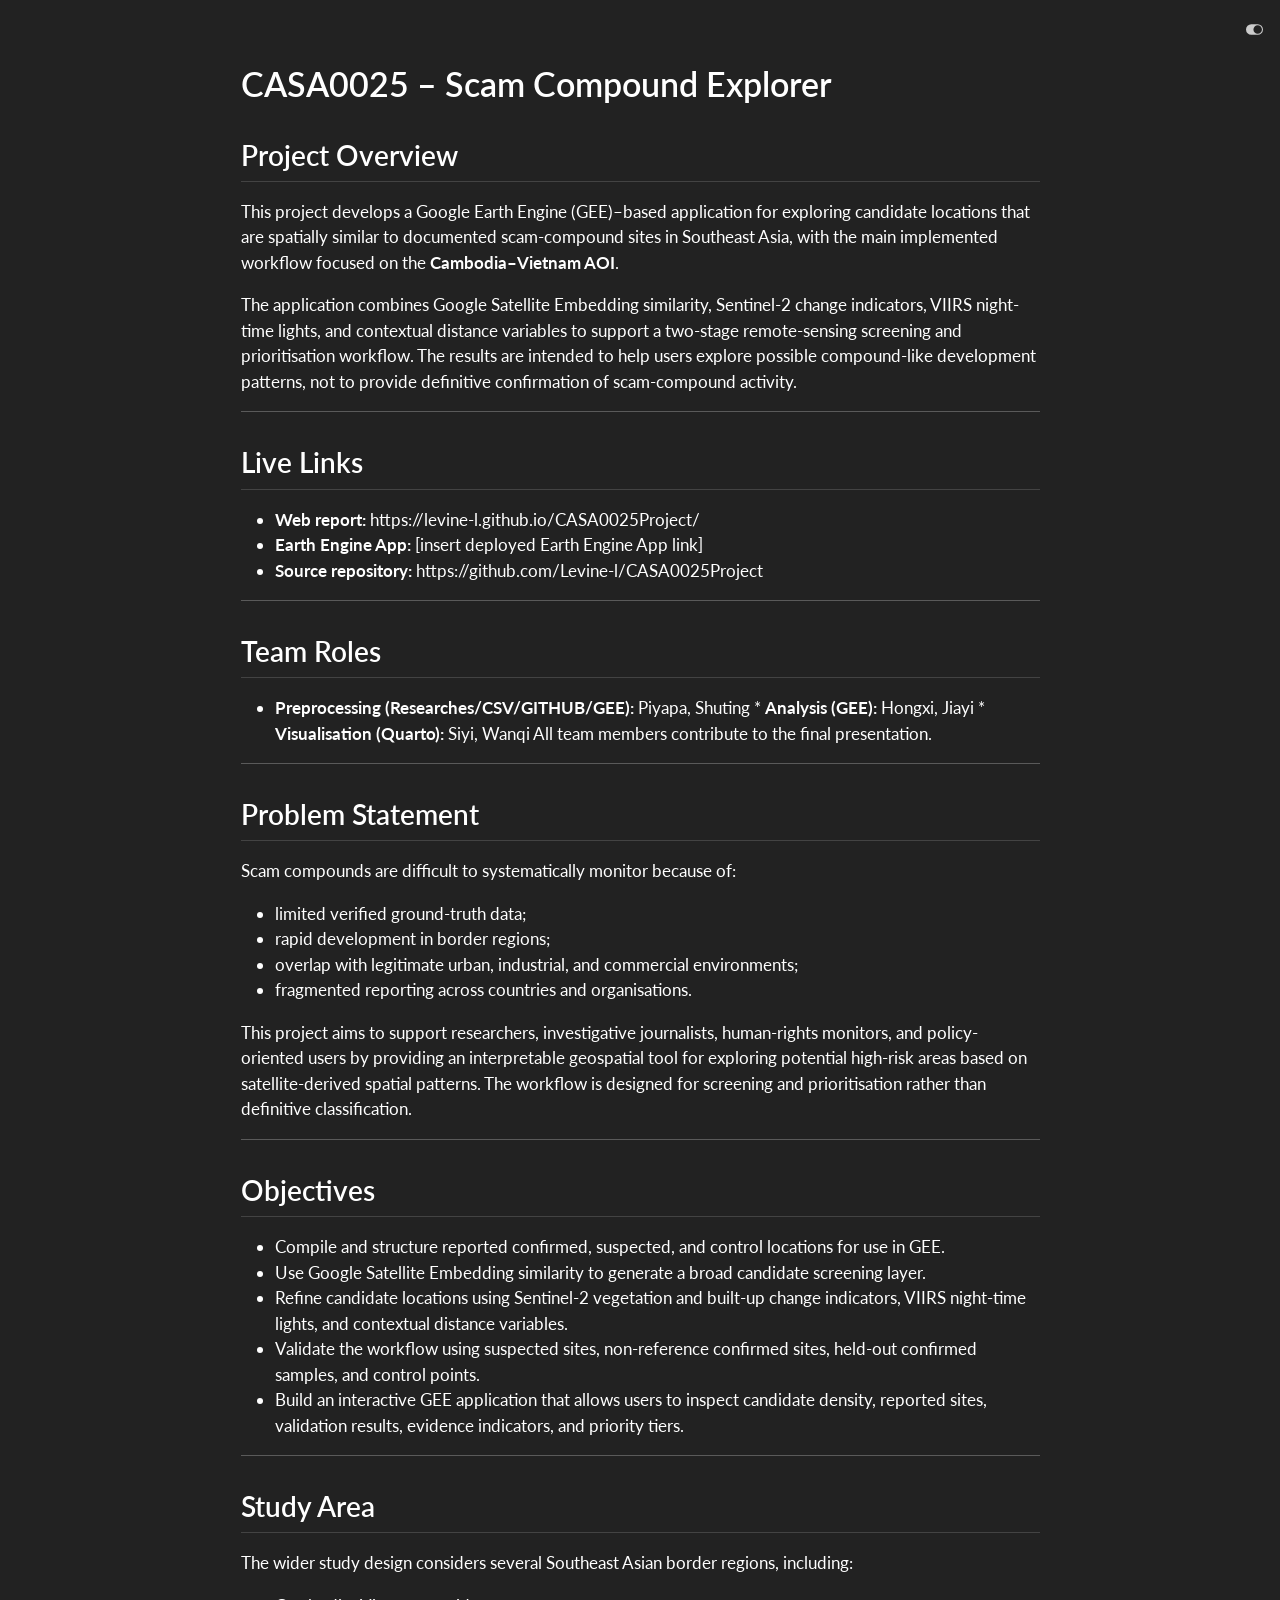
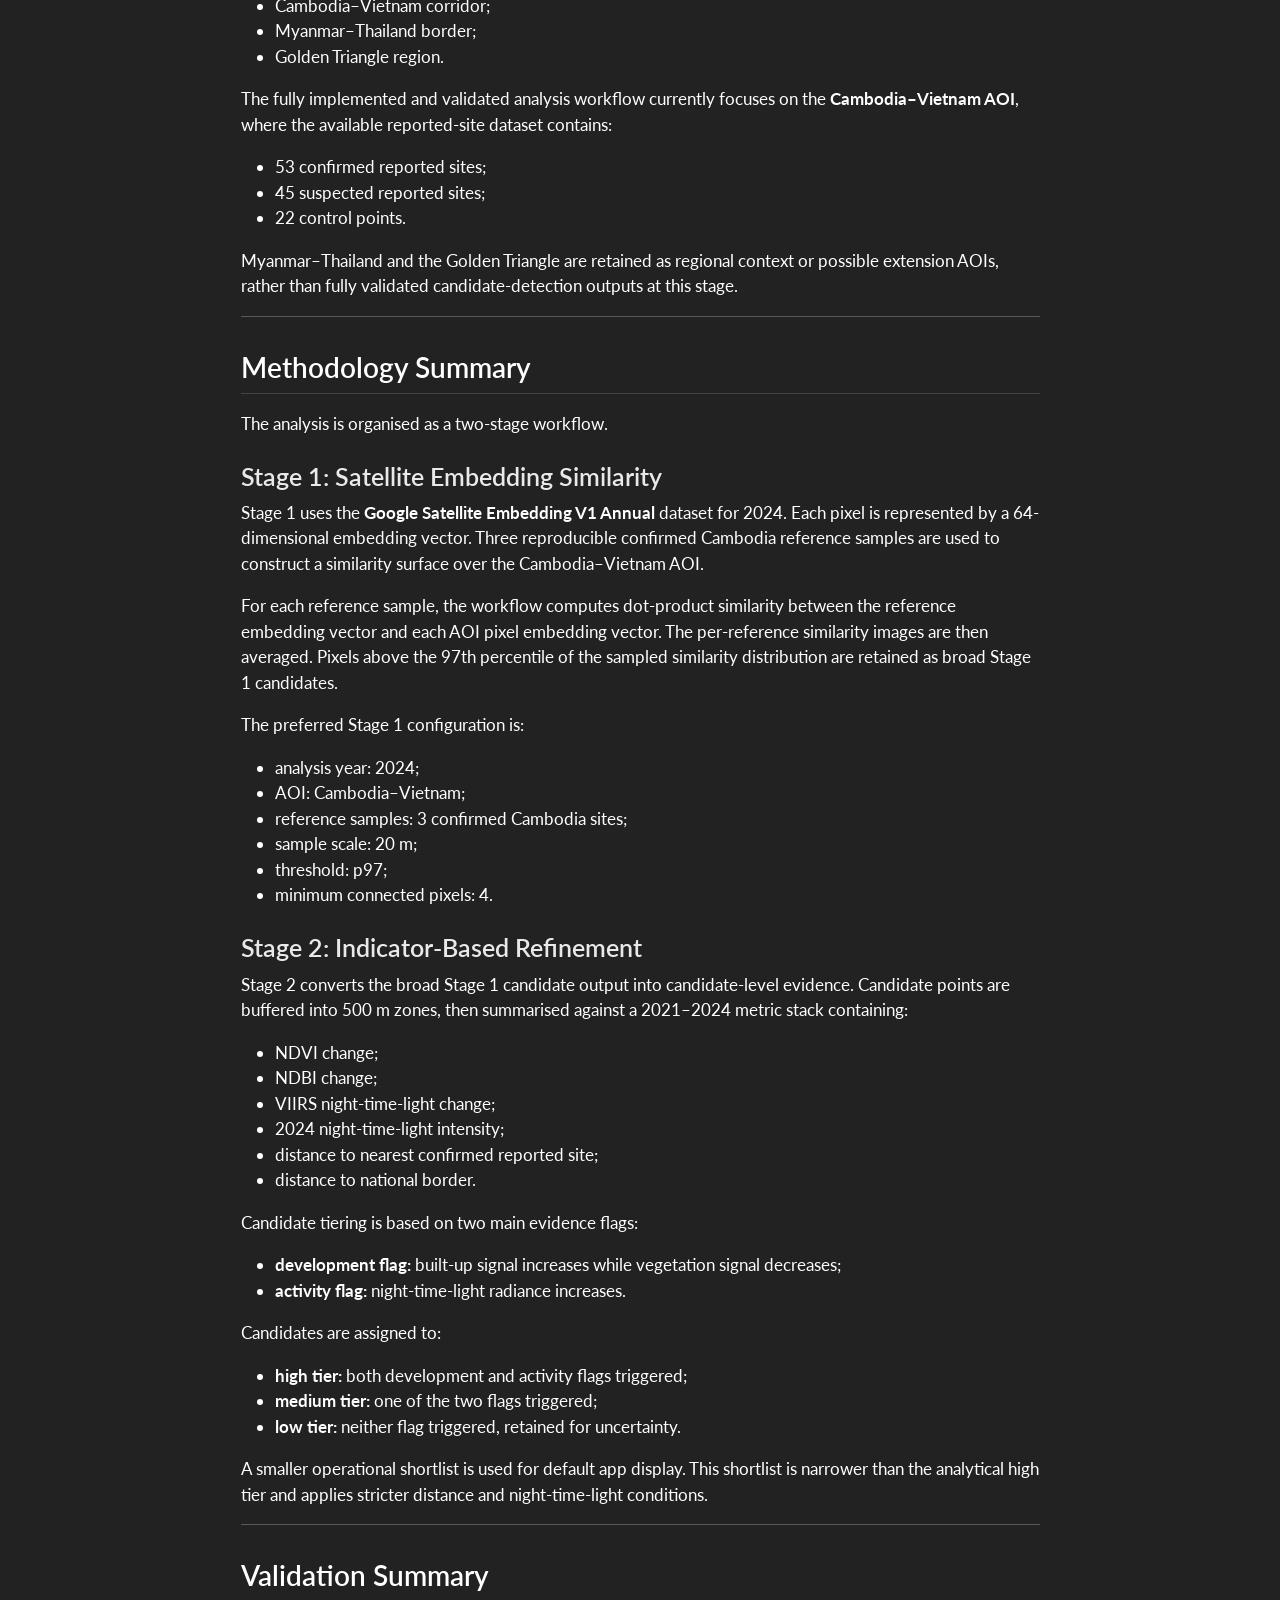
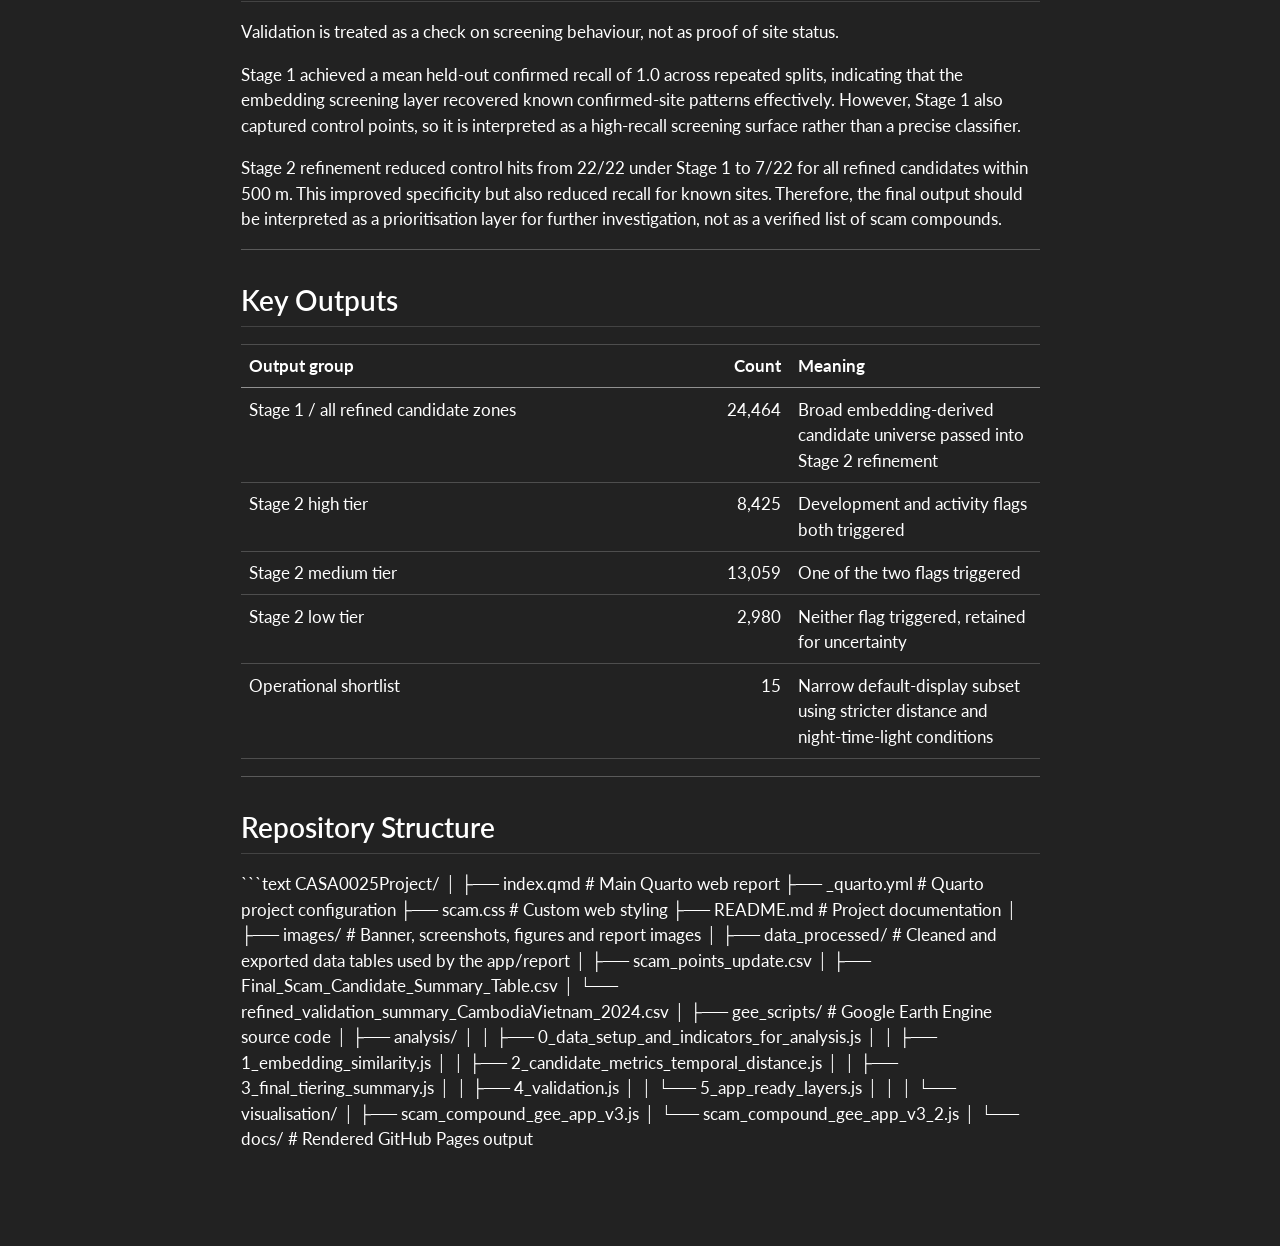
==== commit 3d66d50f: "update" ====
--- a/docs/readme.html
+++ b/docs/readme.html
@@ -250,18 +250,172 @@
 
 
 
-<p>Use this repository to host a website for your CASA0025 final project by following these stpes:</p>
-<ol type="1">
-<li>clone this repository</li>
-<li>install <a href="https://quarto.org/docs/download/">quarto</a></li>
-<li>edit the ‘index.qmd’ file with the contents of your project</li>
-<li>using terminal, navigate to the project directory and run “quarto render”</li>
-<li>push the changes to your github repository</li>
-<li>on github, navigate to Settings&gt;Pages&gt;Build and Deployment. Make sure that under “Source” it says “deploy from branch”. Under “Branch”, select “Main” in the first dropdown and “Docs” under the second drop down. Then press “Save”</li>
-</ol>
-<p>Your website should now be available under https://{your_username}.github.io/{your_repo_name}</p>
-
-
+<section id="casa0025-scam-compound-explorer" class="level1">
+<h1>CASA0025 – Scam Compound Explorer</h1>
+<section id="project-overview" class="level2">
+<h2 class="anchored" data-anchor-id="project-overview">Project Overview</h2>
+<p>This project develops a Google Earth Engine (GEE)–based application for exploring candidate locations that are spatially similar to documented scam-compound sites in Southeast Asia, with the main implemented workflow focused on the <strong>Cambodia–Vietnam AOI</strong>.</p>
+<p>The application combines Google Satellite Embedding similarity, Sentinel-2 change indicators, VIIRS night-time lights, and contextual distance variables to support a two-stage remote-sensing screening and prioritisation workflow. The results are intended to help users explore possible compound-like development patterns, not to provide definitive confirmation of scam-compound activity.</p>
+<hr>
+</section>
+<section id="live-links" class="level2">
+<h2 class="anchored" data-anchor-id="live-links">Live Links</h2>
+<ul>
+<li><strong>Web report:</strong> https://levine-l.github.io/CASA0025Project/</li>
+<li><strong>Earth Engine App:</strong> [insert deployed Earth Engine App link]</li>
+<li><strong>Source repository:</strong> https://github.com/Levine-l/CASA0025Project</li>
+</ul>
+<hr>
+</section>
+<section id="team-roles" class="level2">
+<h2 class="anchored" data-anchor-id="team-roles">Team Roles</h2>
+<ul>
+<li><strong>Preprocessing (Researches/CSV/GITHUB/GEE):</strong> Piyapa, Shuting * <strong>Analysis (GEE):</strong> Hongxi, Jiayi * <strong>Visualisation (Quarto):</strong> Siyi, Wanqi All team members contribute to the final presentation.</li>
+</ul>
+<hr>
+</section>
+<section id="problem-statement" class="level2">
+<h2 class="anchored" data-anchor-id="problem-statement">Problem Statement</h2>
+<p>Scam compounds are difficult to systematically monitor because of:</p>
+<ul>
+<li>limited verified ground-truth data;</li>
+<li>rapid development in border regions;</li>
+<li>overlap with legitimate urban, industrial, and commercial environments;</li>
+<li>fragmented reporting across countries and organisations.</li>
+</ul>
+<p>This project aims to support researchers, investigative journalists, human-rights monitors, and policy-oriented users by providing an interpretable geospatial tool for exploring potential high-risk areas based on satellite-derived spatial patterns. The workflow is designed for screening and prioritisation rather than definitive classification.</p>
+<hr>
+</section>
+<section id="objectives" class="level2">
+<h2 class="anchored" data-anchor-id="objectives">Objectives</h2>
+<ul>
+<li>Compile and structure reported confirmed, suspected, and control locations for use in GEE.</li>
+<li>Use Google Satellite Embedding similarity to generate a broad candidate screening layer.</li>
+<li>Refine candidate locations using Sentinel-2 vegetation and built-up change indicators, VIIRS night-time lights, and contextual distance variables.</li>
+<li>Validate the workflow using suspected sites, non-reference confirmed sites, held-out confirmed samples, and control points.</li>
+<li>Build an interactive GEE application that allows users to inspect candidate density, reported sites, validation results, evidence indicators, and priority tiers.</li>
+</ul>
+<hr>
+</section>
+<section id="study-area" class="level2">
+<h2 class="anchored" data-anchor-id="study-area">Study Area</h2>
+<p>The wider study design considers several Southeast Asian border regions, including:</p>
+<ul>
+<li>Cambodia–Vietnam corridor;</li>
+<li>Myanmar–Thailand border;</li>
+<li>Golden Triangle region.</li>
+</ul>
+<p>The fully implemented and validated analysis workflow currently focuses on the <strong>Cambodia–Vietnam AOI</strong>, where the available reported-site dataset contains:</p>
+<ul>
+<li>53 confirmed reported sites;</li>
+<li>45 suspected reported sites;</li>
+<li>22 control points.</li>
+</ul>
+<p>Myanmar–Thailand and the Golden Triangle are retained as regional context or possible extension AOIs, rather than fully validated candidate-detection outputs at this stage.</p>
+<hr>
+</section>
+<section id="methodology-summary" class="level2">
+<h2 class="anchored" data-anchor-id="methodology-summary">Methodology Summary</h2>
+<p>The analysis is organised as a two-stage workflow.</p>
+<section id="stage-1-satellite-embedding-similarity" class="level3">
+<h3 class="anchored" data-anchor-id="stage-1-satellite-embedding-similarity">Stage 1: Satellite Embedding Similarity</h3>
+<p>Stage 1 uses the <strong>Google Satellite Embedding V1 Annual</strong> dataset for 2024. Each pixel is represented by a 64-dimensional embedding vector. Three reproducible confirmed Cambodia reference samples are used to construct a similarity surface over the Cambodia–Vietnam AOI.</p>
+<p>For each reference sample, the workflow computes dot-product similarity between the reference embedding vector and each AOI pixel embedding vector. The per-reference similarity images are then averaged. Pixels above the 97th percentile of the sampled similarity distribution are retained as broad Stage 1 candidates.</p>
+<p>The preferred Stage 1 configuration is:</p>
+<ul>
+<li>analysis year: 2024;</li>
+<li>AOI: Cambodia–Vietnam;</li>
+<li>reference samples: 3 confirmed Cambodia sites;</li>
+<li>sample scale: 20 m;</li>
+<li>threshold: p97;</li>
+<li>minimum connected pixels: 4.</li>
+</ul>
+</section>
+<section id="stage-2-indicator-based-refinement" class="level3">
+<h3 class="anchored" data-anchor-id="stage-2-indicator-based-refinement">Stage 2: Indicator-Based Refinement</h3>
+<p>Stage 2 converts the broad Stage 1 candidate output into candidate-level evidence. Candidate points are buffered into 500 m zones, then summarised against a 2021–2024 metric stack containing:</p>
+<ul>
+<li>NDVI change;</li>
+<li>NDBI change;</li>
+<li>VIIRS night-time-light change;</li>
+<li>2024 night-time-light intensity;</li>
+<li>distance to nearest confirmed reported site;</li>
+<li>distance to national border.</li>
+</ul>
+<p>Candidate tiering is based on two main evidence flags:</p>
+<ul>
+<li><strong>development flag:</strong> built-up signal increases while vegetation signal decreases;</li>
+<li><strong>activity flag:</strong> night-time-light radiance increases.</li>
+</ul>
+<p>Candidates are assigned to:</p>
+<ul>
+<li><strong>high tier:</strong> both development and activity flags triggered;</li>
+<li><strong>medium tier:</strong> one of the two flags triggered;</li>
+<li><strong>low tier:</strong> neither flag triggered, retained for uncertainty.</li>
+</ul>
+<p>A smaller operational shortlist is used for default app display. This shortlist is narrower than the analytical high tier and applies stricter distance and night-time-light conditions.</p>
+<hr>
+</section>
+</section>
+<section id="validation-summary" class="level2">
+<h2 class="anchored" data-anchor-id="validation-summary">Validation Summary</h2>
+<p>Validation is treated as a check on screening behaviour, not as proof of site status.</p>
+<p>Stage 1 achieved a mean held-out confirmed recall of 1.0 across repeated splits, indicating that the embedding screening layer recovered known confirmed-site patterns effectively. However, Stage 1 also captured control points, so it is interpreted as a high-recall screening surface rather than a precise classifier.</p>
+<p>Stage 2 refinement reduced control hits from 22/22 under Stage 1 to 7/22 for all refined candidates within 500 m. This improved specificity but also reduced recall for known sites. Therefore, the final output should be interpreted as a prioritisation layer for further investigation, not as a verified list of scam compounds.</p>
+<hr>
+</section>
+<section id="key-outputs" class="level2">
+<h2 class="anchored" data-anchor-id="key-outputs">Key Outputs</h2>
+<table class="caption-top table">
+<colgroup>
+<col style="width: 44%">
+<col style="width: 24%">
+<col style="width: 31%">
+</colgroup>
+<thead>
+<tr class="header">
+<th>Output group</th>
+<th style="text-align: right;">Count</th>
+<th>Meaning</th>
+</tr>
+</thead>
+<tbody>
+<tr class="odd">
+<td>Stage 1 / all refined candidate zones</td>
+<td style="text-align: right;">24,464</td>
+<td>Broad embedding-derived candidate universe passed into Stage 2 refinement</td>
+</tr>
+<tr class="even">
+<td>Stage 2 high tier</td>
+<td style="text-align: right;">8,425</td>
+<td>Development and activity flags both triggered</td>
+</tr>
+<tr class="odd">
+<td>Stage 2 medium tier</td>
+<td style="text-align: right;">13,059</td>
+<td>One of the two flags triggered</td>
+</tr>
+<tr class="even">
+<td>Stage 2 low tier</td>
+<td style="text-align: right;">2,980</td>
+<td>Neither flag triggered, retained for uncertainty</td>
+</tr>
+<tr class="odd">
+<td>Operational shortlist</td>
+<td style="text-align: right;">15</td>
+<td>Narrow default-display subset using stricter distance and night-time-light conditions</td>
+</tr>
+</tbody>
+</table>
+<hr>
+</section>
+<section id="repository-structure" class="level2">
+<h2 class="anchored" data-anchor-id="repository-structure">Repository Structure</h2>
+<p>```text CASA0025Project/ │ ├── index.qmd # Main Quarto web report ├── _quarto.yml # Quarto project configuration ├── scam.css # Custom web styling ├── README.md # Project documentation │ ├── images/ # Banner, screenshots, figures and report images │ ├── data_processed/ # Cleaned and exported data tables used by the app/report │ ├── scam_points_update.csv │ ├── Final_Scam_Candidate_Summary_Table.csv │ └── refined_validation_summary_CambodiaVietnam_2024.csv │ ├── gee_scripts/ # Google Earth Engine source code │ ├── analysis/ │ │ ├── 0_data_setup_and_indicators_for_analysis.js │ │ ├── 1_embedding_similarity.js │ │ ├── 2_candidate_metrics_temporal_distance.js │ │ ├── 3_final_tiering_summary.js │ │ ├── 4_validation.js │ │ └── 5_app_ready_layers.js │ │ │ └── visualisation/ │ ├── scam_compound_gee_app_v3.js │ └── scam_compound_gee_app_v3_2.js │ └── docs/ # Rendered GitHub Pages output</p>
+
+
+</section>
+</section>
 
 </main> <!-- /main -->
 <script id="quarto-html-after-body" type="application/javascript">
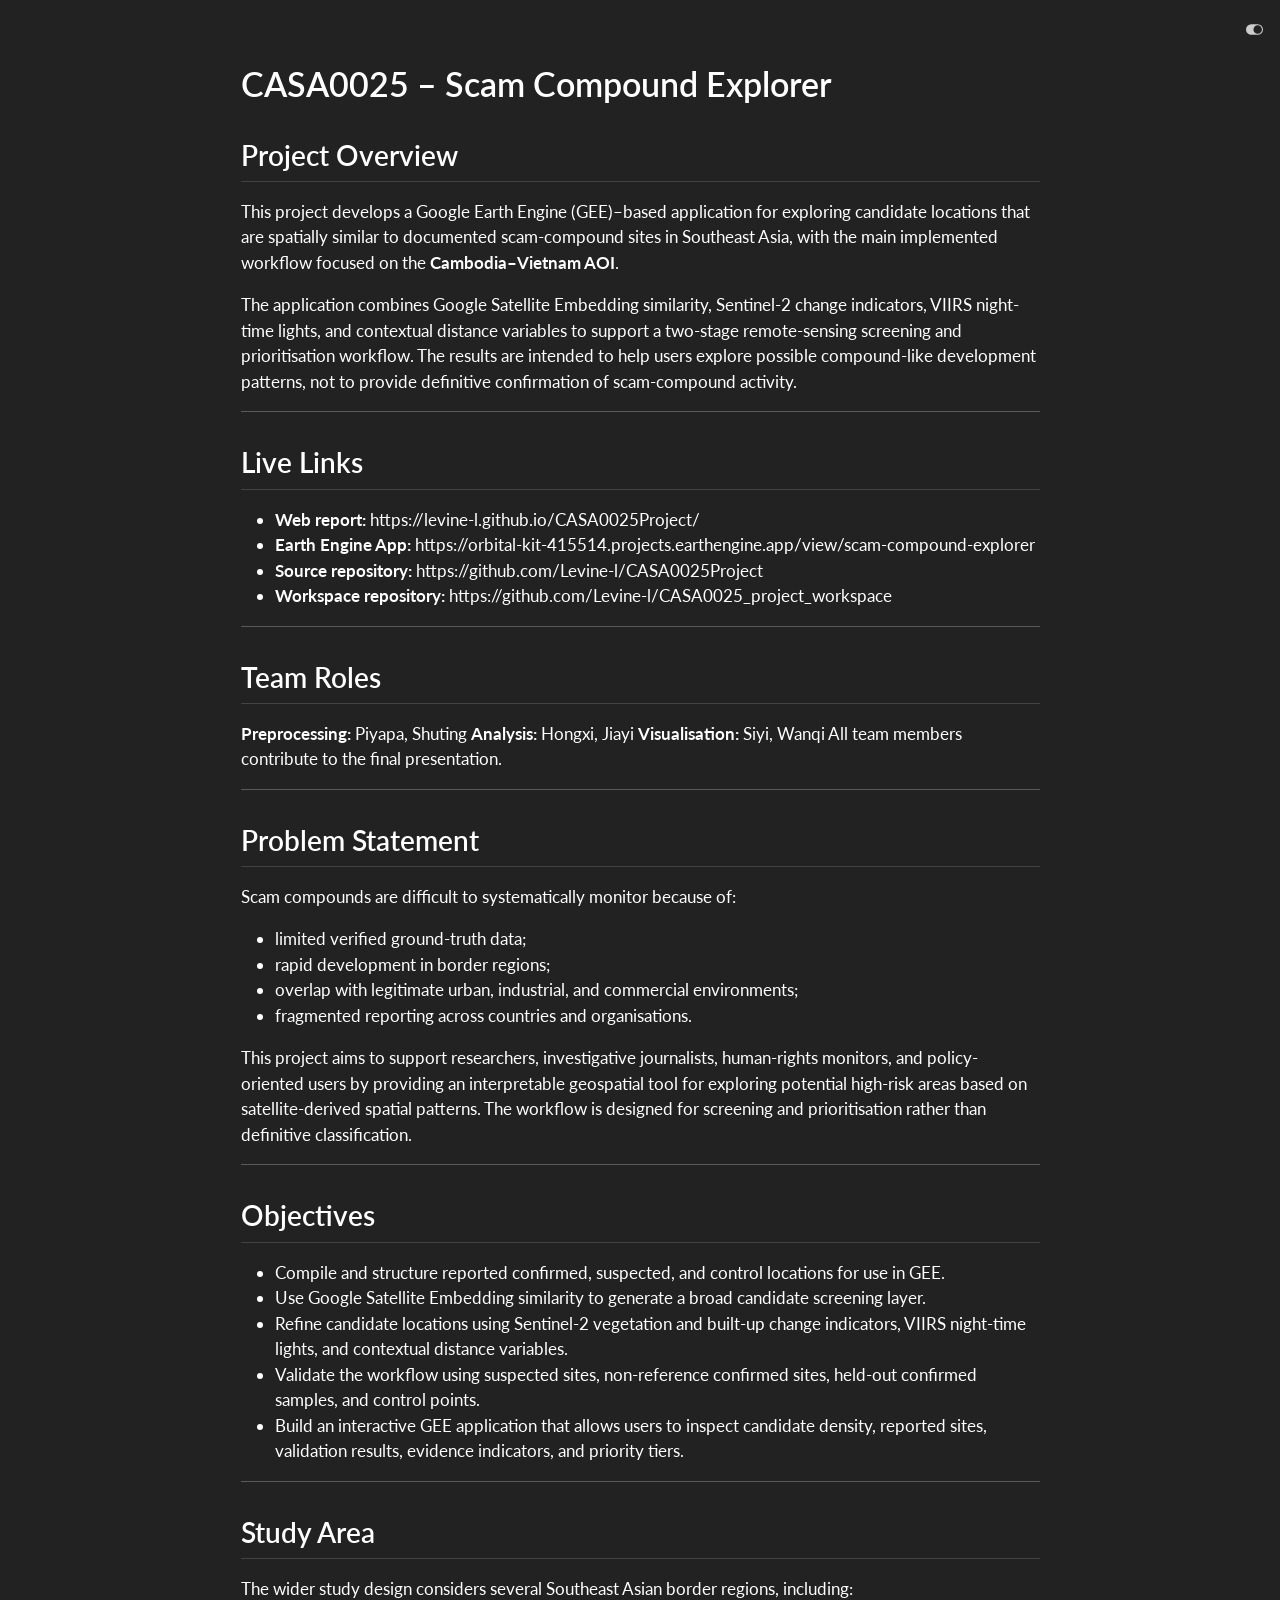
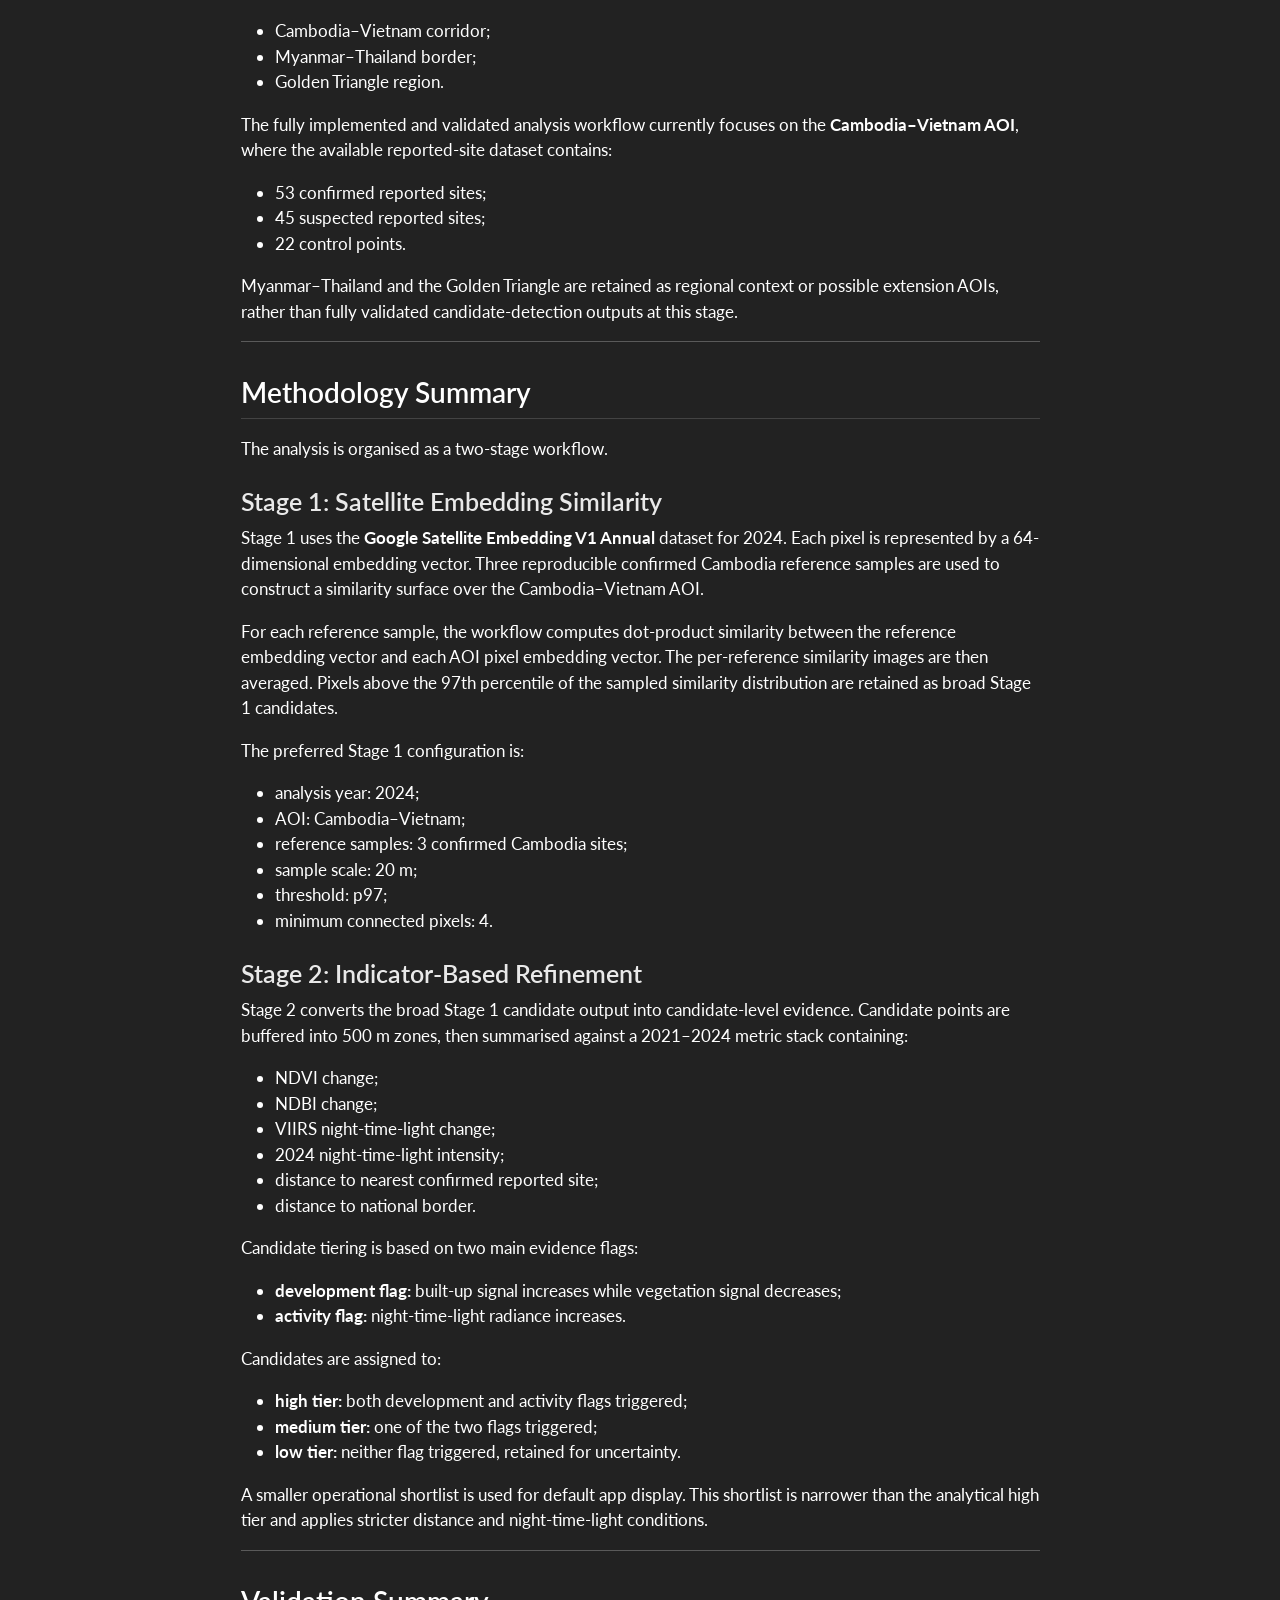
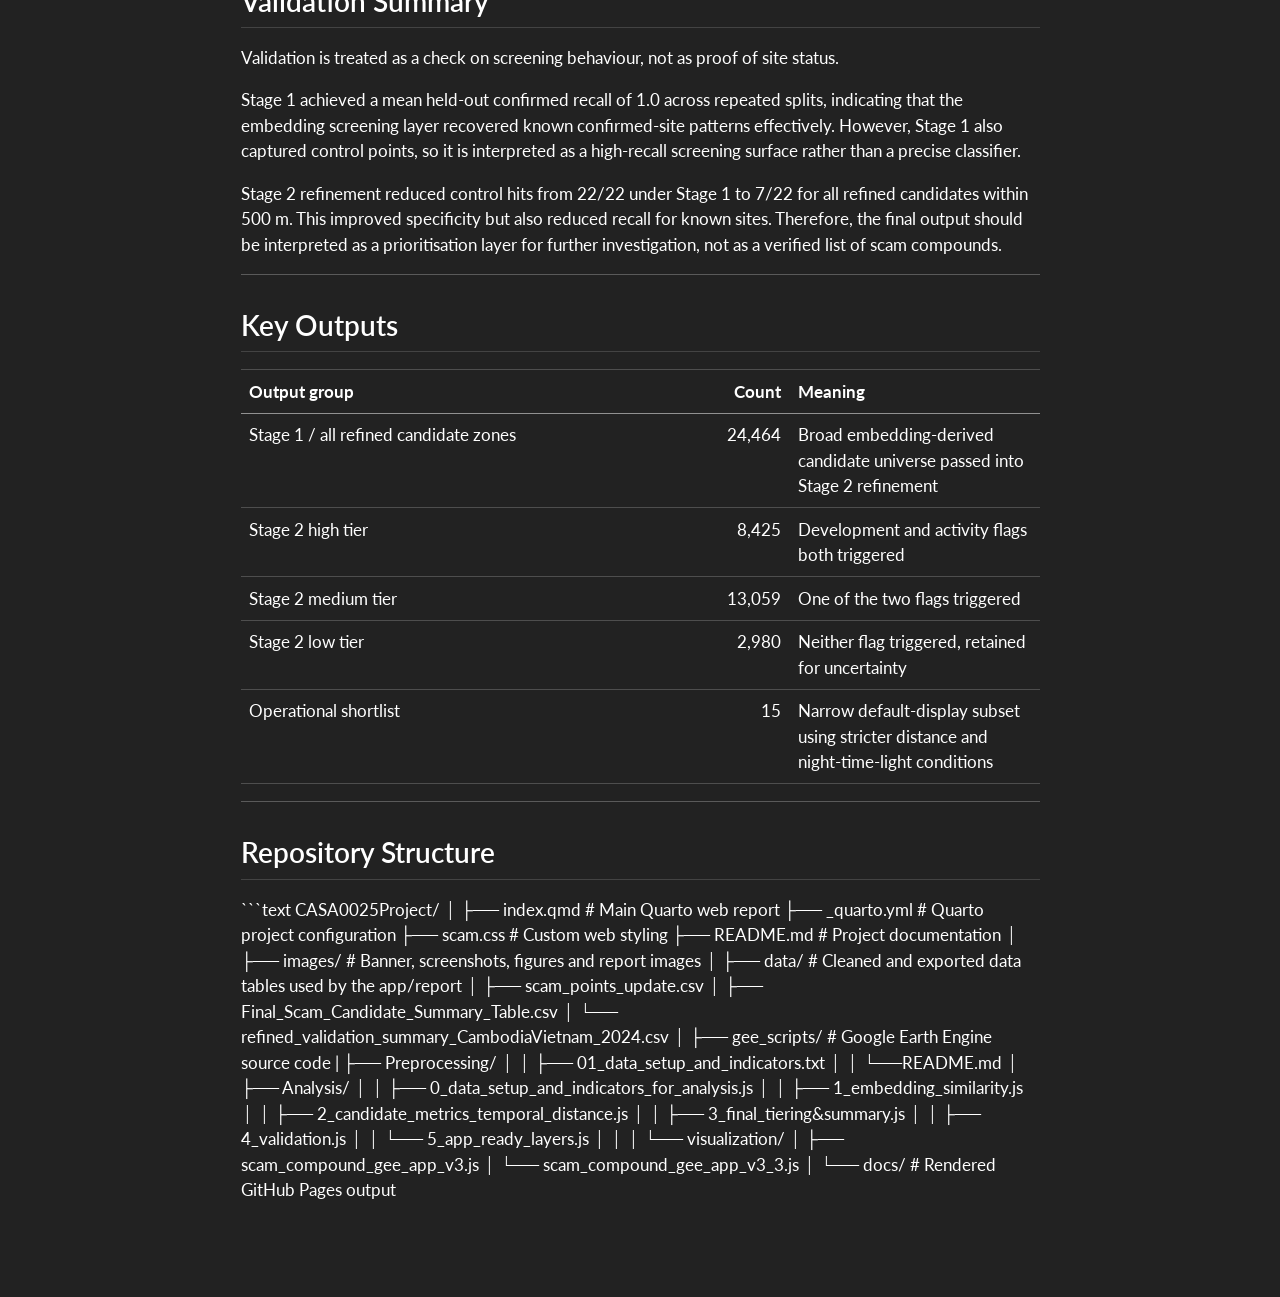
==== commit 556a23cc: "simplify contents" ====
--- a/docs/readme.html
+++ b/docs/readme.html
@@ -262,16 +262,15 @@
 <h2 class="anchored" data-anchor-id="live-links">Live Links</h2>
 <ul>
 <li><strong>Web report:</strong> https://levine-l.github.io/CASA0025Project/</li>
-<li><strong>Earth Engine App:</strong> [insert deployed Earth Engine App link]</li>
+<li><strong>Earth Engine App:</strong> https://orbital-kit-415514.projects.earthengine.app/view/scam-compound-explorer</li>
 <li><strong>Source repository:</strong> https://github.com/Levine-l/CASA0025Project</li>
+<li><strong>Workspace repository:</strong> https://github.com/Levine-l/CASA0025_project_workspace</li>
 </ul>
 <hr>
 </section>
 <section id="team-roles" class="level2">
 <h2 class="anchored" data-anchor-id="team-roles">Team Roles</h2>
-<ul>
-<li><strong>Preprocessing (Researches/CSV/GITHUB/GEE):</strong> Piyapa, Shuting * <strong>Analysis (GEE):</strong> Hongxi, Jiayi * <strong>Visualisation (Quarto):</strong> Siyi, Wanqi All team members contribute to the final presentation.</li>
-</ul>
+<p><strong>Preprocessing:</strong> Piyapa, Shuting <strong>Analysis:</strong> Hongxi, Jiayi <strong>Visualisation:</strong> Siyi, Wanqi All team members contribute to the final presentation.</p>
 <hr>
 </section>
 <section id="problem-statement" class="level2">
@@ -411,7 +410,7 @@
 </section>
 <section id="repository-structure" class="level2">
 <h2 class="anchored" data-anchor-id="repository-structure">Repository Structure</h2>
-<p>```text CASA0025Project/ │ ├── index.qmd # Main Quarto web report ├── _quarto.yml # Quarto project configuration ├── scam.css # Custom web styling ├── README.md # Project documentation │ ├── images/ # Banner, screenshots, figures and report images │ ├── data_processed/ # Cleaned and exported data tables used by the app/report │ ├── scam_points_update.csv │ ├── Final_Scam_Candidate_Summary_Table.csv │ └── refined_validation_summary_CambodiaVietnam_2024.csv │ ├── gee_scripts/ # Google Earth Engine source code │ ├── analysis/ │ │ ├── 0_data_setup_and_indicators_for_analysis.js │ │ ├── 1_embedding_similarity.js │ │ ├── 2_candidate_metrics_temporal_distance.js │ │ ├── 3_final_tiering_summary.js │ │ ├── 4_validation.js │ │ └── 5_app_ready_layers.js │ │ │ └── visualisation/ │ ├── scam_compound_gee_app_v3.js │ └── scam_compound_gee_app_v3_2.js │ └── docs/ # Rendered GitHub Pages output</p>
+<p>```text CASA0025Project/ │ ├── index.qmd # Main Quarto web report ├── _quarto.yml # Quarto project configuration ├── scam.css # Custom web styling ├── README.md # Project documentation │ ├── images/ # Banner, screenshots, figures and report images │ ├── data/ # Cleaned and exported data tables used by the app/report │ ├── scam_points_update.csv │ ├── Final_Scam_Candidate_Summary_Table.csv │ └── refined_validation_summary_CambodiaVietnam_2024.csv │ ├── gee_scripts/ # Google Earth Engine source code | ├── Preprocessing/ │ │ ├── 01_data_setup_and_indicators.txt │ │ └──README.md │ ├── Analysis/ │ │ ├── 0_data_setup_and_indicators_for_analysis.js │ │ ├── 1_embedding_similarity.js │ │ ├── 2_candidate_metrics_temporal_distance.js │ │ ├── 3_final_tiering&amp;summary.js │ │ ├── 4_validation.js │ │ └── 5_app_ready_layers.js │ │ │ └── visualization/ │ ├── scam_compound_gee_app_v3.js │ └── scam_compound_gee_app_v3_3.js │ └── docs/ # Rendered GitHub Pages output</p>
 
 
 </section>
